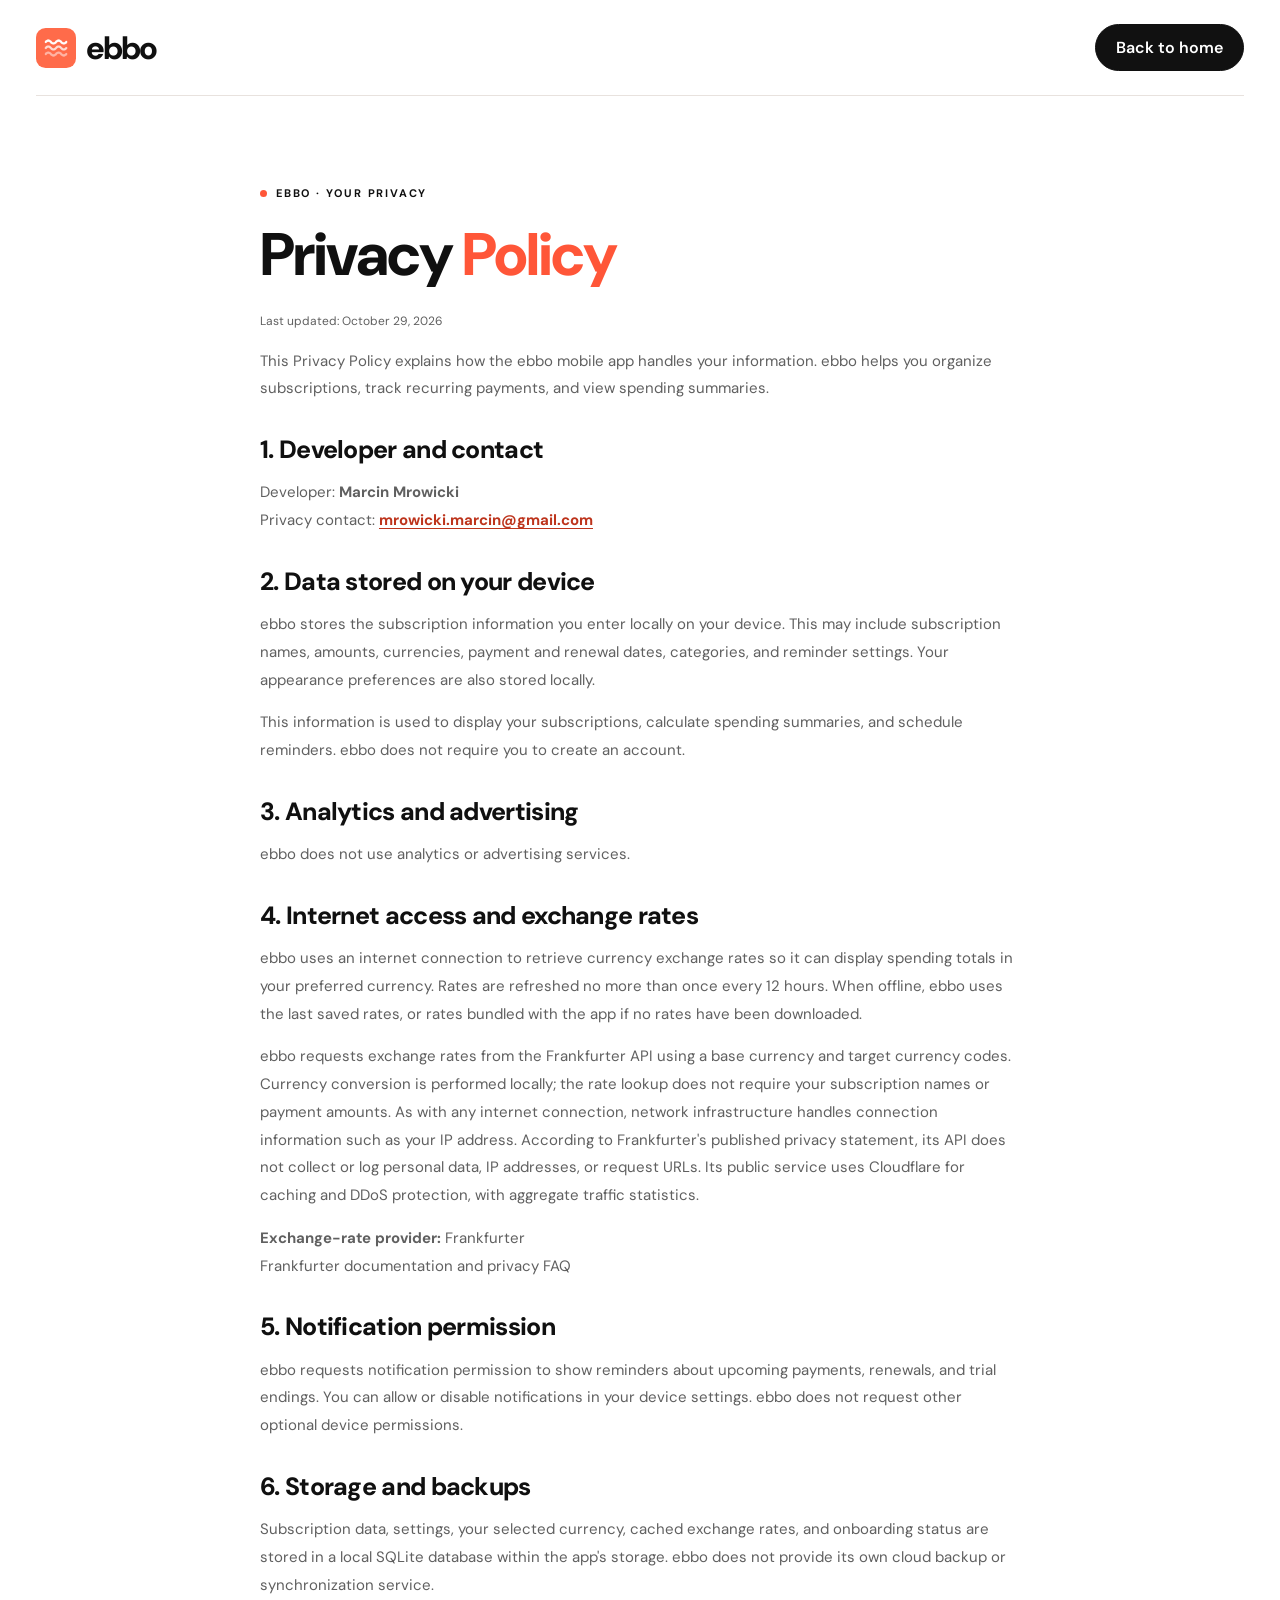
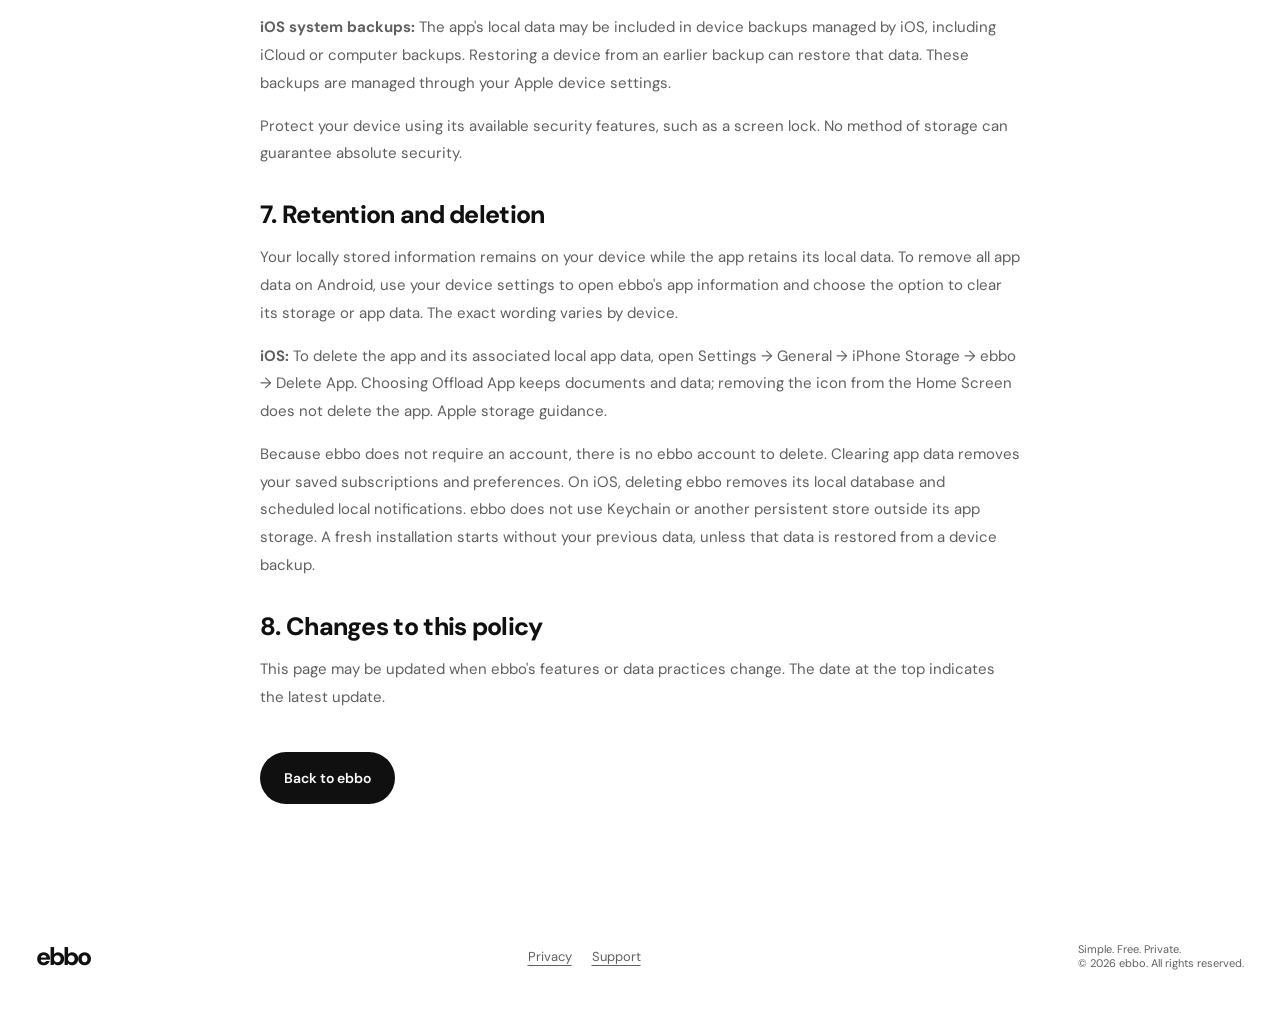
==== privacy.html @ 321233e8 "Link Support page from footer" ====
<!doctype html>
<html lang="en">
<head>
<meta charset="utf-8"><meta name="viewport" content="width=device-width, initial-scale=1">
<meta name="description" content="Your subscriptions, your device. Learn about privacy in ebbo.">
<meta name="theme-color" content="#f5f4ef"><title>Privacy Policy — ebbo</title>

<link rel="stylesheet" href="styles.css?v=20261029"><link rel="canonical" href="https://ebbo.cc/privacy.html">
<link rel="icon" type="image/svg+xml" href="/assets/ebbo-icon.svg">
<meta property="og:type" content="website">
<meta property="og:site_name" content="ebbo">
<meta property="og:locale" content="en_US">
<meta property="og:title" content="Privacy Policy — ebbo">
<meta property="og:description" content="Learn how ebbo handles your data. No account required. Your subscription data stays on your device.">
<meta property="og:url" content="https://ebbo.cc/privacy.html">
<meta property="og:image" content="https://ebbo.cc/assets/ebbo-social.jpg">
<meta property="og:image:alt" content="ebbo subscription app">
<meta name="twitter:card" content="summary_large_image">
<meta name="twitter:title" content="Privacy Policy — ebbo">
<meta name="twitter:description" content="Learn how ebbo handles your data. No account required. Your subscription data stays on your device.">
<meta name="twitter:image" content="https://ebbo.cc/assets/ebbo-social.jpg"></head>
<body><div class="wrap"><nav aria-label="Main navigation"><a class="logo" href="index.html" aria-label="ebbo home"><img class="brand-icon" src="assets/ebbo-icon.svg" alt="" width="40" height="40">ebbo</a><a class="pill" href="index.html">Back to home</a></nav><main class="policy"><section class="section"><div class="eyebrow"><span class="dot"></span>ebbo · Your privacy</div><h1>Privacy <span>Policy</span></h1><p class="policy-date">Last updated: October 29, 2026</p><p>This Privacy Policy explains how the ebbo mobile app handles your information. ebbo helps you organize subscriptions, track recurring payments, and view spending summaries.</p>
<section><h2>1. Developer and contact</h2><p>Developer: <strong>Marcin Mrowicki</strong><br>Privacy contact: <strong><a href="mailto:mrowicki.marcin@gmail.com">mrowicki.marcin@gmail.com</a></strong></p></section>
<section><h2>2. Data stored on your device</h2><p>ebbo stores the subscription information you enter locally on your device. This may include subscription names, amounts, currencies, payment and renewal dates, categories, and reminder settings. Your appearance preferences are also stored locally.</p><p>This information is used to display your subscriptions, calculate spending summaries, and schedule reminders. ebbo does not require you to create an account.</p></section>
<section><h2>3. Analytics and advertising</h2><p>ebbo does not use analytics or advertising services.</p></section>
<section><h2>4. Internet access and exchange rates</h2><p>ebbo uses an internet connection to retrieve currency exchange rates so it can display spending totals in your preferred currency. Rates are refreshed no more than once every 12 hours. When offline, ebbo uses the last saved rates, or rates bundled with the app if no rates have been downloaded.</p><p>ebbo requests exchange rates from the Frankfurter API using a base currency and target currency codes. Currency conversion is performed locally; the rate lookup does not require your subscription names or payment amounts. As with any internet connection, network infrastructure handles connection information such as your IP address. According to Frankfurter's published privacy statement, its API does not collect or log personal data, IP addresses, or request URLs. Its public service uses Cloudflare for caching and DDoS protection, with aggregate traffic statistics.</p><p><strong>Exchange-rate provider:</strong> Frankfurter<br><a href="https://frankfurter.dev/">Frankfurter documentation and privacy FAQ</a></p></section>
<section><h2>5. Notification permission</h2><p>ebbo requests notification permission to show reminders about upcoming payments, renewals, and trial endings. You can allow or disable notifications in your device settings. ebbo does not request other optional device permissions.</p></section>
<section><h2>6. Storage and backups</h2><p>Subscription data, settings, your selected currency, cached exchange rates, and onboarding status are stored in a local SQLite database within the app's storage. ebbo does not provide its own cloud backup or synchronization service.</p><p><strong>iOS system backups:</strong> The app's local data may be included in device backups managed by iOS, including iCloud or computer backups. Restoring a device from an earlier backup can restore that data. These backups are managed through your Apple device settings.</p><p>Protect your device using its available security features, such as a screen lock. No method of storage can guarantee absolute security.</p></section>
<section><h2>7. Retention and deletion</h2><p>Your locally stored information remains on your device while the app retains its local data. To remove all app data on Android, use your device settings to open ebbo's app information and choose the option to clear its storage or app data. The exact wording varies by device.</p><p><strong>iOS:</strong> To delete the app and its associated local app data, open Settings → General → iPhone Storage → ebbo → Delete App. Choosing Offload App keeps documents and data; removing the icon from the Home Screen does not delete the app. <a href="https://support.apple.com/en-ie/guide/iphone/iph47c931112/ios">Apple storage guidance</a>.</p><p>Because ebbo does not require an account, there is no ebbo account to delete. Clearing app data removes your saved subscriptions and preferences. On iOS, deleting ebbo removes its local database and scheduled local notifications. ebbo does not use Keychain or another persistent store outside its app storage. A fresh installation starts without your previous data, unless that data is restored from a device backup.</p></section>
<section><h2>8. Changes to this policy</h2><p>This page may be updated when ebbo's features or data practices change. The date at the top indicates the latest update.</p></section>
<a class="btn" href="index.html">Back to ebbo</a></section></main><footer><a class="logo" href="index.html">ebbo</a><nav class="footer-links" aria-label="Footer navigation"><a href="privacy.html" aria-current="page">Privacy</a><a href="support.html">Support</a></nav><span>Simple. Free. Private.<br>© 2026 ebbo. All rights reserved.</span></footer></div></body></html>
---- styles.css ----
@import url('https://fonts.googleapis.com/css2?family=DM+Sans:wght@400;500;600;700;800&display=swap');

/* Layout section 1 */
500;600;700&family='DM Sans':wght@400;500;600;700;800&display=swap');
:root{--ink:#20251e;--muted:#696d63;--paper:#f5f4ef;--green:#d5ef95;--line:#dcdfd3}*{box-sizing:border-box}html{scroll-behavior:smooth;scroll-padding-top:90px}body{margin:0;background:var(--paper);color:var(--ink);font-family:'DM Sans',sans-serif}a{color:inherit;text-decoration:none}button{font:inherit}a:focus-visible,button:focus-visible,summary:focus-visible{outline:3px solid #638332;outline-offset:5px}.wrap{max-width:1200px;margin:auto;padding:0 36px}nav{height:96px;display:flex;align-items:center;justify-content:space-between;border-bottom:1px solid var(--line)}.logo{font:800 32px 'DM Sans',sans-serif;letter-spacing:-2px;display:flex;gap:10px;align-items:center}.mark{background:var(--ink);color:var(--green);width:35px;height:35px;border-radius:11px;display:grid;place-items:center;font-size:26px;letter-spacing:0}.navlinks{display:flex;align-items:center;gap:32px;font-size:14px}.pill{border:1px solid var(--ink);padding:12px 20px;border-radius:30px;font-weight:600}.hero{display:grid;grid-template-columns:1.05fr 1fr;align-items:center;gap:50px;padding:75px 0 70px}.eyebrow{font-size:11px;letter-spacing:1.8px;font-weight:700;text-transform:uppercase;display:flex;align-items:center;gap:9px}.dot{height:7px;width:7px;background:#78974b;border-radius:50%}h1,h2,h3{font-family:'DM Sans',sans-serif}h1{font-size:clamp(48px,5.2vw,72px);letter-spacing:-4px;line-height:1.08;font-weight:600;margin:24px 0}h1 span{position:relative;z-index:0;white-space:nowrap}h1 span:after{content:'';position:absolute;bottom:3px;left:-3px;right:-6px;height:27px;background:var(--green);z-index:-1;border-radius:40% 25% 30% 15%;transform:rotate(-2deg)}.intro{font-size:17px;line-height:1.8;color:var(--muted);max-width:440px}.actions{display:flex;align-items:center;gap:20px;margin-top:30px}.btn{display:inline-flex;align-items:center;justify-content:center;gap:28px;background:var(--ink);color:white;border:0;padding:17px 24px;border-radius:30px;font-size:14px;font-weight:600}.textlink{font-size:13px;border-bottom:1px solid #999;padding:5px 0}.micro{font-size:11px;color:var(--muted);margin-top:20px}.stage{min-height:570px;background:#e8ebdf;border-radius:36px;position:relative;display:grid;place-items:center;overflow:hidden}.stage:before,.stage:after{content:'';position:absolute;width:480px;height:480px;border:1px solid #d1d8c2;border-radius:50%}.stage:after{width:350px;height:350px}.phone{position:relative;z-index:1;background:#fafbf7;border:7px solid #262b24;border-radius:43px;width:258px;min-height:490px;box-shadow:18px 30px 45px #39472b26;padding:16px;transform:rotate(-7deg)}.phone-top{display:flex;justify-content:space-between;font-size:9px;font-weight:700;padding:1px 7px 18px}.island{background:#262b24;width:65px;height:16px;border-radius:20px;position:absolute;left:89px;top:9px}.apphead{display:flex;justify-content:space-between;align-items:center;font-size:12px;margin:6px 0 19px}.avatar{background:#e6ebda;border-radius:50%;padding:8px;font-size:10px}.balance{background:var(--green);border-radius:18px;padding:19px 15px}.label{font-size:10px;color:#4c5e3b}.balance strong{font-size:34px;letter-spacing:-1.5px;display:block;margin:8px 0}.balance small{font-size:9px}.chart{height:40px;display:flex;align-items:flex-end;gap:7px;margin-top:15px}.chart i{background:#58783a55;flex:1;border-radius:4px;height:50%}.chart i:nth-child(2n){height:75%}.chart i:nth-child(3n){height:62%}.chart i:last-child{height:95%;background:#3d5b25}.appsub{font-size:11px;display:flex;justify-content:space-between;margin:22px 0 12px}.sub{display:flex;align-items:center;gap:9px;padding:11px 0;border-bottom:1px solid #e8eadd;font-size:10px}.icon{width:29px;height:29px;display:grid;place-items:center;border-radius:9px;background:#eceee5;font-weight:700;font-size:15px}.sub small{display:block;color:#7a8073;font-size:8px;margin-top:3px}.price{margin-left:auto;text-align:right}.float{position:absolute;z-index:2;background:white;border:1px solid #e7e9df;border-radius:16px;box-shadow:0 12px 35px #35452315;padding:15px;font-size:11px;right:15px;top:135px;transform:rotate(5deg)}.float b{display:block;font-size:12px;margin-bottom:6px}.float.bottom{right:auto;left:16px;top:auto;bottom:74px;transform:rotate(4deg)}.float .check{background:var(--green);padding:5px;border-radius:50%;margin-right:6px}.demo{position:absolute;bottom:19px;font-size:9px;letter-spacing:1px;color:#737a69;text-transform:uppercase}.trust{display:flex;justify-content:space-between;padding:25px 5px 40px;border-bottom:1px solid var(--line);font-size:12px;color:var(--muted)}.trust span:before{content:'↗';margin-right:10px;color:#526c34}.section{padding:90px 0}h2{font-size:clamp(34px,3.7vw,48px);letter-spacing:-2px;line-height:1.17;font-weight:500;margin:18px 0 25px}.sectionhead{display:flex;align-items:end;justify-content:space-between;gap:30px}.sectionhead p{max-width:320px;color:var(--muted);font-size:14px;line-height:1.7;margin-bottom:27px}.features{display:grid;grid-template-columns:repeat(3,1fr);gap:18px;margin-top:25px}.feature{border:1px solid var(--line);border-radius:20px;padding:28px;min-height:230px}.feature:first-child{background:var(--green);border-color:var(--green)}.feature .symbol{font-size:25px;display:block;margin-bottom:32px}h3{font-size:18px;letter-spacing:-.5px;font-weight:600;margin:0 0 12px}.feature p{font-size:13px;color:#626959;line-height:1.8;margin:0}.details{display:grid;grid-template-columns:repeat(3,1fr);gap:35px;margin-top:40px}.details p{font-size:13px;color:var(--muted);line-height:1.7}.details h3{font-size:15px}.privacy{background:#242c21;color:var(--paper);border-radius:28px;padding:60px;display:grid;grid-template-columns:1.1fr 1fr;gap:70px;align-items:center}.privacy h2{margin-bottom:0}.privacy p{font-size:14px;color:#c2c9ba;line-height:1.9}.privacy .eyebrow{color:var(--green)}.faq{max-width:760px;margin:auto;padding:90px 0}.faq h2{margin-bottom:35px}details{border-bottom:1px solid var(--line);padding:22px 0}summary{cursor:pointer;font-size:15px;list-style:none;display:flex;justify-content:space-between;gap:18px}summary:after{content:'+'}details[open] summary:after{content:'−'}details p{color:var(--muted);font-size:14px;line-height:1.8;max-width:650px}.closing{background:var(--green);border-radius:28px;text-align:center;padding:55px 25px}.closing h2{margin-top:0}.closing p{color:#536341;font-size:15px}.closing .status{font-size:12px;margin-top:22px}footer{display:flex;justify-content:space-between;align-items:center;padding:40px 0;font-size:11px;color:var(--muted)}footer .logo{font-size:25px;color:var(--ink)}@media(max-width:850px){.hero{gap:28px}h1{letter-spacing:-2.5px}.float{right:4px;padding:11px}.float.bottom{left:5px}.features{gap:10px}.feature{padding:22px}.privacy{gap:30px;padding:40px}.navlinks{gap:20px}}@media(max-width:650px){.wrap{padding:0 22px}nav{height:80px}.navlinks>a:not(.pill){display:none}.hero{grid-template-columns:1fr;padding-top:46px;gap:40px}h1{font-size:53px}.intro{font-size:16px}.stage{min-height:550px}.float{right:14px}.float.bottom{left:10px}.trust{gap:15px;flex-wrap:wrap;justify-content:center;font-size:10px}.section{padding:60px 0}.sectionhead{display:block}.features,.details{grid-template-columns:1fr}.feature{min-height:190px}.feature .symbol{margin-bottom:23px}.details{gap:18px}.privacy{grid-template-columns:1fr;padding:32px;gap:15px}.faq{padding:60px 0}.closing{padding:40px 22px}footer{gap:24px;align-items:start}footer>span{text-align:right;line-height:1.8}.actions{gap:16px}.btn{gap:20px}}@media(prefers-reduced-motion:reduce){html{scroll-behavior:auto}}

/* Layout section 2 */
:root{--ink:#101010;--muted:#606060;--paper:#fff;--green:#ff5638;--line:#e8e2de}.wrap{max-width:1320px}.mark{background:#ff5638;color:white}.pill{background:#111;color:white}.hero{gap:22px;align-items:stretch;padding-top:30px}.hero>div:first-child{background:#fcf7f3;border:1px solid var(--line);border-radius:34px;padding:50px 35px;display:flex;flex-direction:column;justify-content:center}h1{font-weight:800;font-size:clamp(45px,5vw,68px);line-height:1.04;letter-spacing:-3px}h1 span{color:#ff5638;white-space:normal}h1 span:after{display:none}.intro{font-size:18px;line-height:1.6}.dot{background:#ff5638}.stage{min-height:620px;background:#fcf7f3;border:1px solid var(--line);border-radius:34px}.stage:before{width:470px;height:430px;background:#ff5638;border:0;border-radius:48% 52% 33% 67% / 58% 35% 65% 42%;transform:rotate(-12deg);top:130px}.stage:after{display:none}.phone{background:white;border-color:#111;transform:rotate(6deg);width:270px;min-height:510px;box-shadow:10px 20px 30px #0003}.balance{background:#fbf1eb;border:1px solid #eee0d8}.chart i{background:#ff563866}.chart i:last-child{background:#ff5638}.avatar{background:#fff0e9}.label{color:#606060}.float{border:1px solid #111;box-shadow:4px 5px 0 #111;transform:rotate(-5deg);top:65px}.float.bottom{bottom:60px;transform:rotate(-5deg)}.float .check{color:white}.trust span:before{content:'✓';color:#ff5638}h2{font-weight:800}.features{gap:20px}.feature,.feature:first-child{background:#fcf7f3;border:1px solid var(--line);border-radius:28px;text-align:center;padding:35px 25px;min-height:290px}.feature .symbol{color:#ff5638;font-size:40px;margin-bottom:25px}h3{font-weight:800;font-size:25px;line-height:1.1;letter-spacing:-1px}.feature p{font-size:15px;line-height:1.6}.details h3{font-size:17px}.privacy{background:#fcf7f3;color:#111;border:1px solid var(--line)}.privacy .eyebrow{color:#ff5638}.privacy p{color:#606060}.privacy p:last-child{color:#ff5638!important}.closing{background:#fcf7f3;border:1px solid var(--line)}.closing h2{font-size:clamp(40px,5vw,65px)}.closing p{color:#606060}.closing .eyebrow{color:#ff5638}summary{font-weight:600}@media(max-width:650px){.hero>div:first-child{padding:35px 25px}h1{font-size:49px;letter-spacing:-2.5px}.stage{min-height:560px}.feature{min-height:240px}.feature h3{font-size:28px}}

/* Layout section 3 */
.hero>*,.features>*,.details>*,.privacy>*{min-width:0}
@media(max-width:1000px) and (min-width:701px){.hero{grid-template-columns:minmax(0,1fr) minmax(0,1fr)}.hero>div:first-child{padding:35px 24px}h1{font-size:clamp(34px,4.5vw,48px);letter-spacing:-1.8px}.actions{flex-wrap:wrap}.phone{width:245px}.features{gap:14px}.feature,.feature:first-child{padding:28px 18px}.feature h3{font-size:23px}}
@media(max-width:700px){
.wrap{padding:0 16px}nav{height:76px;gap:16px}.logo{font-size:28px}.navlinks{gap:0}.navlinks>a:not(.pill){display:none}.pill{font-size:12px;padding:13px 17px}
.hero{grid-template-columns:minmax(0,1fr);padding:20px 0 32px;gap:16px}.hero>div:first-child{padding:30px 22px;border-radius:26px}
h1{font-size:clamp(32px,8.7vw,52px);letter-spacing:-1.6px;line-height:1.09;margin:22px 0 18px}h1 span{white-space:normal}
.eyebrow{font-size:9px;letter-spacing:1px;line-height:1.6}.dot{flex-shrink:0}
.intro{font-size:16px;line-height:1.65;margin:0;max-width:none}.actions{display:flex;flex-direction:column;align-items:stretch;gap:14px;margin-top:24px}.btn{min-height:48px;padding:15px 18px;gap:16px;font-size:14px;text-align:center}.textlink{align-self:center;min-height:40px;display:flex;align-items:center}.micro{font-size:11px;line-height:1.6;margin:16px 0 0}
.stage{border-radius:26px;min-height:580px;padding:58px 12px 64px}.phone{width:min(250px,85%);min-height:490px;transform:rotate(3deg);padding:16px 13px}.island{left:50%;transform:translateX(-50%)}.stage:before{width:125%;height:360px;left:-10%;top:130px}.float{top:20px;right:12px;padding:10px;font-size:10px;max-width:80%;transform:rotate(-3deg)}.float b{font-size:11px}.float.bottom{top:auto;bottom:36px;left:12px;right:auto;padding:10px;transform:rotate(-3deg)}.demo{bottom:12px;font-size:8px;text-align:center;padding:0 10px;letter-spacing:.5px}
.trust{display:grid;grid-template-columns:1fr 1fr;gap:16px 12px;padding:12px 0 26px;font-size:11px;line-height:1.5}.trust span:before{margin-right:6px}.section{padding:44px 0}.sectionhead{display:block}.sectionhead p{max-width:none;font-size:14px;margin:0 0 24px}h2{font-size:clamp(29px,8vw,40px);letter-spacing:-1.2px;line-height:1.15}.features,.details{grid-template-columns:minmax(0,1fr);gap:14px}.feature,.feature:first-child{min-height:0;padding:26px 22px;border-radius:23px}.feature .symbol{font-size:30px;margin-bottom:18px}.feature h3{font-size:26px;letter-spacing:-.7px}.feature p{font-size:14px;line-height:1.65}.details{margin-top:26px;gap:20px}.details h3{font-size:17px;line-height:1.4;letter-spacing:-.3px}.details p{margin-bottom:0;font-size:14px}.privacy{grid-template-columns:minmax(0,1fr);padding:27px 22px;border-radius:24px;gap:15px}.privacy h2{margin-top:14px}.privacy p{margin:0 0 16px;line-height:1.75}.faq{padding:44px 0}summary{min-height:44px;font-size:14px;line-height:1.5;align-items:center}summary:after{flex-shrink:0}details{padding:14px 0}.closing{padding:30px 20px;border-radius:24px}.closing h2{font-size:clamp(34px,10vw,46px)}.closing .btn{width:100%;gap:10px}.closing p{font-size:14px;line-height:1.65}.closing .status{font-size:11px}footer{padding:28px 0;gap:15px;align-items:center}footer>span{font-size:10px;line-height:1.6}
}

/* Layout section 4 */
body,h1,h2,h3,.logo,button,input,select,textarea{font-family:'DM Sans',sans-serif}

/* Layout section 5 */
.download-options{display:flex;align-items:center;justify-content:center;gap:30px;margin:32px auto 0}.store-list{display:grid;grid-template-columns:1fr 1fr;gap:12px;max-width:420px}.store-badge{display:flex;align-items:center;gap:12px;background:#111;color:#fff;border:1px solid #383838;border-radius:12px;padding:12px 18px;text-align:left;min-height:66px}.store-badge small{display:block;font-size:10px;line-height:1.4}.store-badge strong{display:block;font-size:21px;font-weight:600;white-space:nowrap;letter-spacing:-.5px}.store-status{grid-column:1/-1;font-size:11px;color:#666;text-align:center}.qr-placeholder{background:#fff;border:1px solid var(--line);border-radius:16px;padding:12px;text-align:center}.qr-placeholder small{display:block;font-size:9px;color:#777;margin-top:8px}.qr-art{width:88px;height:88px;margin:auto;display:grid;place-items:center;border:2px dashed #aaa;border-radius:8px;background:repeating-conic-gradient(#eee 0% 25%,white 0% 50%) 0 0/16px 16px}.qr-art span{background:white;border:1px solid #ddd;padding:8px;border-radius:8px;font-weight:700;font-size:18px}@media(max-width:700px){.download-options{flex-direction:column;gap:22px}.store-list{width:100%;max-width:360px;gap:10px}.store-badge{padding:10px 12px;gap:9px}.store-badge strong{font-size:18px}.store-badge svg{width:22px;flex-shrink:0}}@media(max-width:355px){.store-list{grid-template-columns:1fr;max-width:220px}.store-badge{justify-content:center}}

/* Layout section 6 */
.download-options{flex-direction:column;gap:24px}.store-list{width:100%;max-width:420px}.qr-placeholder{align-self:center;order:-1}

/* Layout section 7 */
@media(max-width:700px){.qr-placeholder{display:none}.download-options{margin-top:24px}}a.store-badge:focus-visible{outline:3px solid #ff5638;outline-offset:4px}

/* Layout section 8 */
.privacy .eyebrow,.closing .eyebrow{color:#bd341c}.privacy p:last-child{color:#bd341c!important}.trust span:before{color:#bd341c}.float .check{background:#bd341c}.policy a[href^="mailto:"]{color:#bd341c;text-decoration:underline;text-underline-offset:3px}

/* Layout section 9 */
.policy{max-width:760px;margin:auto}.policy h1{font-size:clamp(36px,8vw,60px);letter-spacing:-2px}.policy h2{font-size:25px;letter-spacing:-.7px;margin:32px 0 12px}.policy p{font-size:15px;line-height:1.85;color:var(--muted);overflow-wrap:anywhere}.policy .policy-date{font-size:12px}.policy-note{background:#fff1e9;border:1px solid #f5cdbd;border-radius:18px;padding:20px;font-size:13px;line-height:1.7;margin:25px 0}.policy-note strong{display:block;margin-bottom:5px}.policy .btn{margin-top:26px}@media(max-width:700px){.policy h2{font-size:22px}.policy p{font-size:14px}.policy-note{padding:16px}.policy .btn{width:100%}}
/* Persistent privacy navigation and footer access */
.footer-links{height:auto;border:0;display:flex;gap:20px;font-size:13px}.footer-links a{display:inline-flex;align-items:center;min-height:44px;text-decoration:underline;text-underline-offset:4px}@media(max-width:700px){.navlinks>a[href="privacy.html"]{display:inline-flex;align-items:center;min-height:44px;padding:0 8px;font-size:14px}.footer-links{padding:0}footer{flex-wrap:wrap}.footer-links a{font-size:12px}}

/* Download copy matches QR visibility */
.download-mobile-copy{display:none}@media(max-width:700px){.download-desktop-copy{display:none}.download-mobile-copy{display:inline}}

/* App illustration is reserved for larger screens. */
@media(max-width:700px){.hero .stage{display:none}}

/* Supplied app screenshot replaces the illustrative phone. */
.screenshot-stage{padding:30px;min-height:620px}.app-screenshot{position:relative;z-index:1;display:block;width:auto;height:auto;max-width:100%;max-height:590px;border:6px solid #111;border-radius:38px;box-shadow:10px 20px 30px #0002;transform:rotate(4deg)}@media(min-width:701px) and (max-width:1000px){.screenshot-stage{padding:24px 18px}.app-screenshot{max-height:530px;border-radius:30px}}

/* Banner includes its own device, backdrop and shadow. */
.screenshot-stage{padding:0;min-height:0;background:#fcf7f3}.screenshot-stage:before,.screenshot-stage:after{display:none}.screenshot-stage .app-screenshot{width:100%;height:auto;max-width:100%;max-height:none;border:0;border-radius:0;box-shadow:none;transform:none;object-fit:contain}

/* Match the original hero illustration height. */
@media(min-width:701px){.screenshot-stage{height:620px;min-height:0;align-self:center}.screenshot-stage .app-screenshot{width:100%;height:100%;max-height:620px;object-fit:contain}}

/* Balanced hero panels, with natural image proportions. */
@media(min-width:701px){.hero{grid-template-columns:repeat(2,minmax(0,1fr));align-items:stretch}.screenshot-stage{height:620px;align-self:stretch;padding:24px;display:flex;align-items:center;justify-content:center}.screenshot-stage .app-screenshot{width:auto;height:auto;max-width:100%;max-height:100%;object-fit:contain;flex:0 1 auto}.hero>div:first-child{min-height:620px}}@media(min-width:701px) and (max-width:1000px){.screenshot-stage{padding:18px}}

/* Shared brand icon remains visible on every screen size. */
.brand-icon{display:block;width:40px;height:40px;flex-shrink:0;border-radius:24%;object-fit:contain}@media(max-width:700px){.brand-icon{width:36px;height:36px;border-radius:24%}}
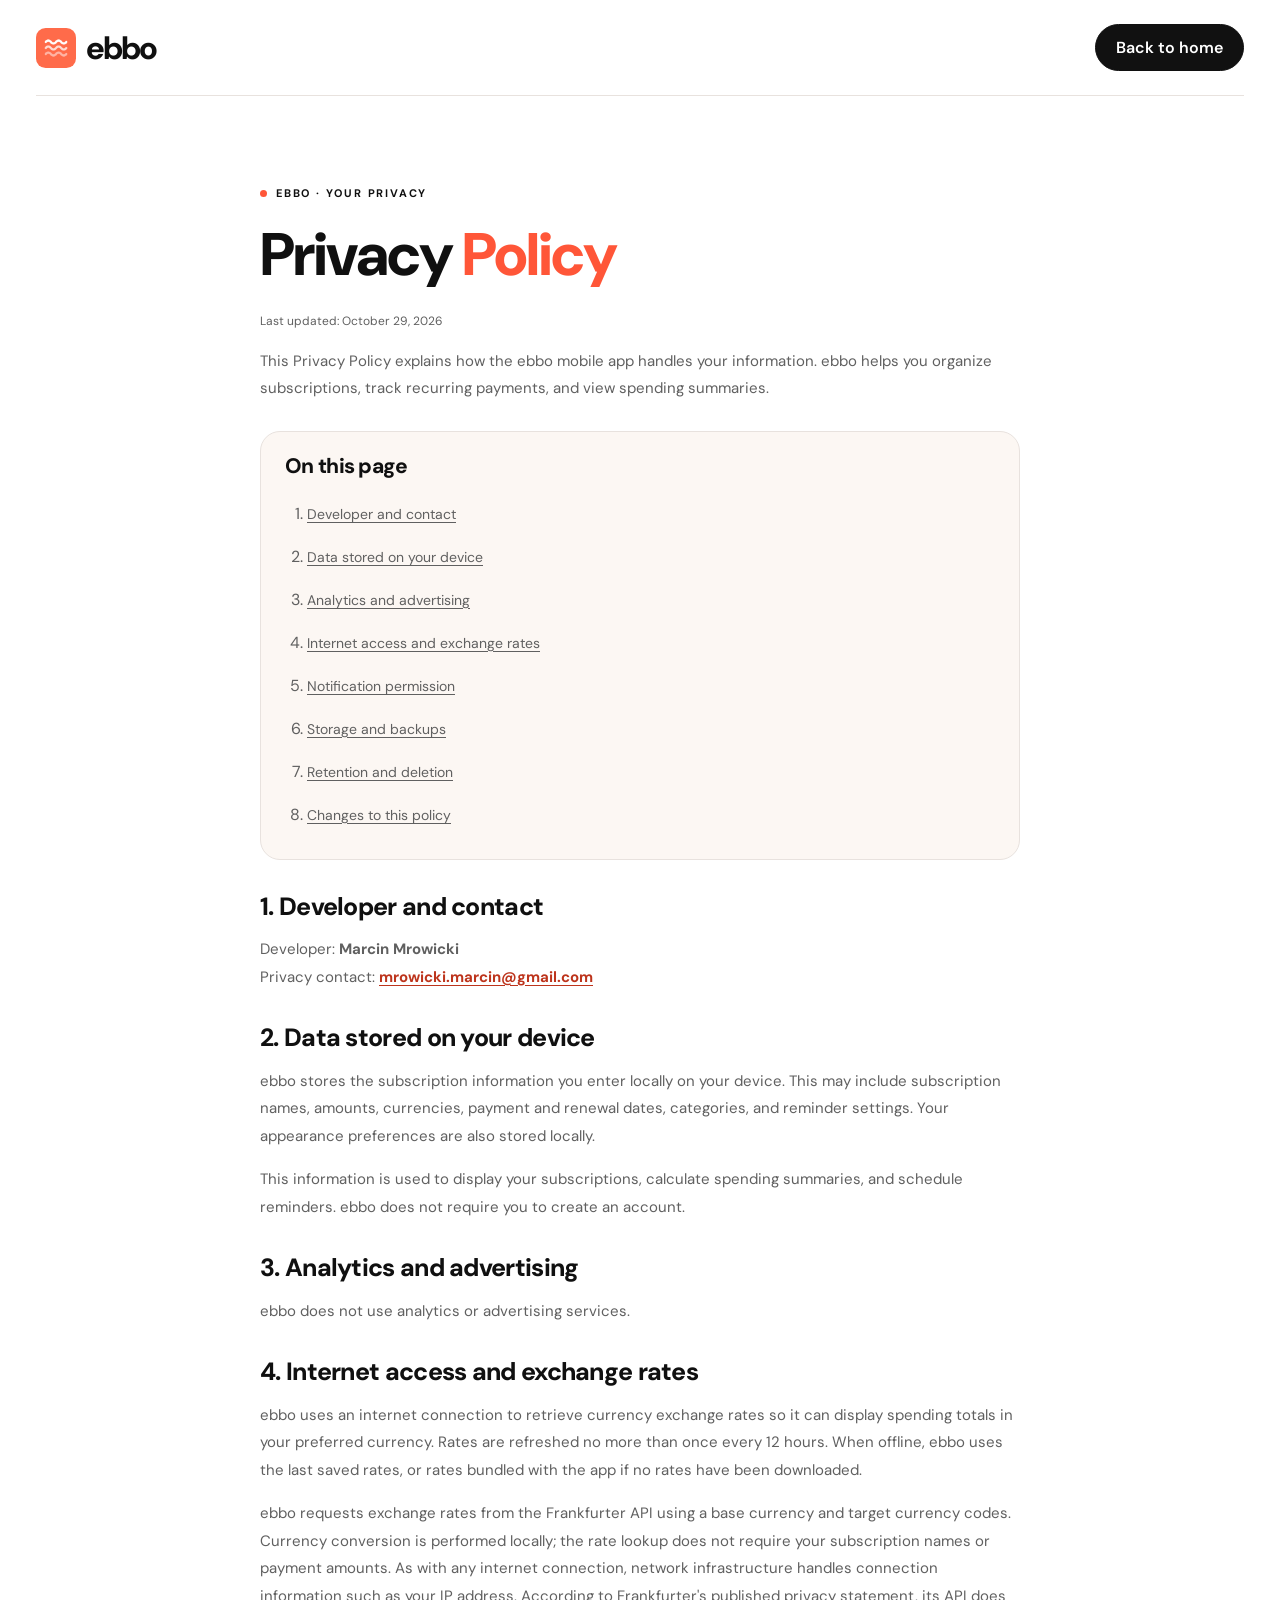
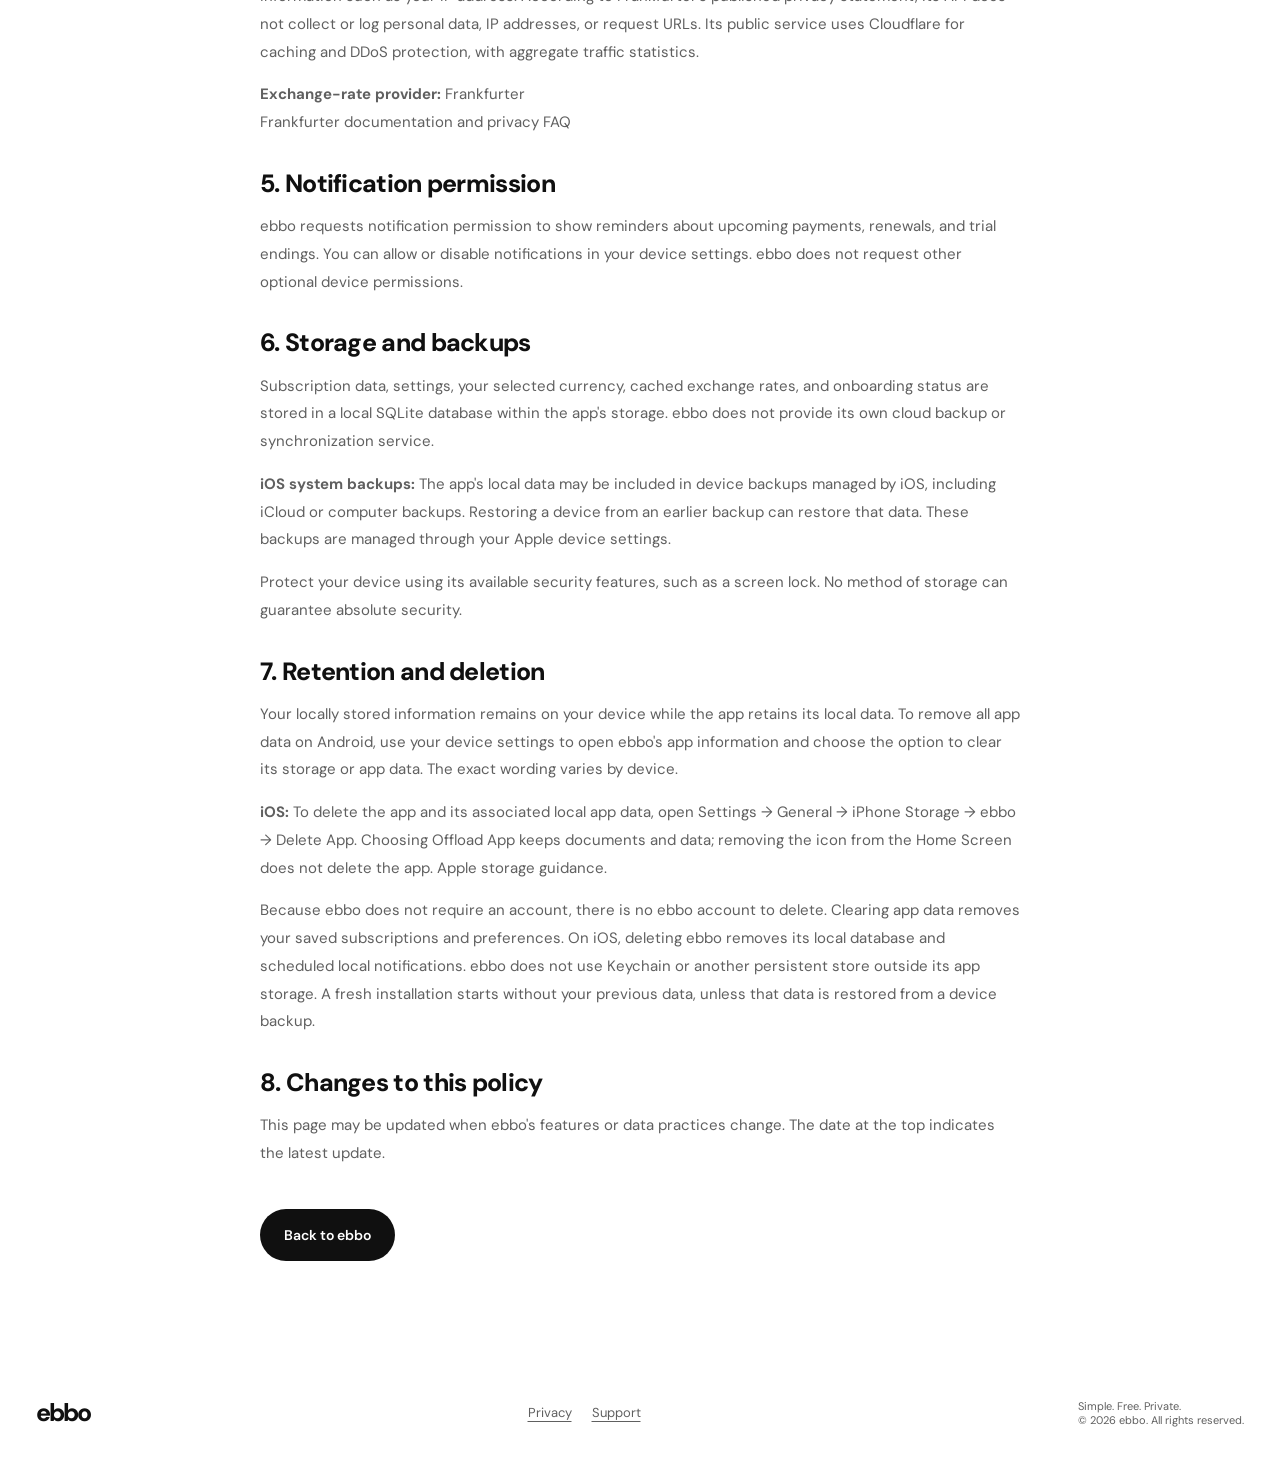
==== commit cd9c0faa: "Add linked table of contents to privacy policy" ====
--- a/privacy.html
+++ b/privacy.html
@@ -5,7 +5,7 @@
 <meta name="description" content="Your subscriptions, your device. Learn about privacy in ebbo.">
 <meta name="theme-color" content="#f5f4ef"><title>Privacy Policy — ebbo</title>
 
-<link rel="stylesheet" href="styles.css?v=20261029"><link rel="canonical" href="https://ebbo.cc/privacy.html">
+<link rel="stylesheet" href="styles.css?v=20261029-ux3"><link rel="canonical" href="https://ebbo.cc/privacy.html">
 <link rel="icon" type="image/svg+xml" href="/assets/ebbo-icon.svg">
 <meta property="og:type" content="website">
 <meta property="og:site_name" content="ebbo">
@@ -18,14 +18,14 @@
 <meta name="twitter:card" content="summary_large_image">
 <meta name="twitter:title" content="Privacy Policy — ebbo">
 <meta name="twitter:description" content="Learn how ebbo handles your data. No account required. Your subscription data stays on your device.">
-<meta name="twitter:image" content="https://ebbo.cc/assets/ebbo-social.jpg"></head>
+<meta name="twitter:image" content="https://ebbo.cc/assets/ebbo-social.jpg"><style>.policy-toc{display:block;height:auto;border:1px solid var(--line);border-radius:20px;padding:22px 24px;margin:28px 0;background:#fcf7f3}.policy-toc h2{font-size:21px;margin:0 0 14px}.policy-toc ol{margin:0;padding-left:22px}.policy-toc li{padding:4px 0;color:var(--muted)}.policy-toc a{display:inline-block;padding:7px 0;font-size:14px;line-height:1.5;text-decoration:underline;text-underline-offset:3px}.policy-toc a:hover{color:#bd341c}.policy h2[id]{scroll-margin-top:24px}@media(max-width:700px){.policy-toc{padding:20px}.policy-toc a{padding:9px 0}}</style></head>
 <body><div class="wrap"><nav aria-label="Main navigation"><a class="logo" href="index.html" aria-label="ebbo home"><img class="brand-icon" src="assets/ebbo-icon.svg" alt="" width="40" height="40">ebbo</a><a class="pill" href="index.html">Back to home</a></nav><main class="policy"><section class="section"><div class="eyebrow"><span class="dot"></span>ebbo · Your privacy</div><h1>Privacy <span>Policy</span></h1><p class="policy-date">Last updated: October 29, 2026</p><p>This Privacy Policy explains how the ebbo mobile app handles your information. ebbo helps you organize subscriptions, track recurring payments, and view spending summaries.</p>
-<section><h2>1. Developer and contact</h2><p>Developer: <strong>Marcin Mrowicki</strong><br>Privacy contact: <strong><a href="mailto:mrowicki.marcin@gmail.com">mrowicki.marcin@gmail.com</a></strong></p></section>
-<section><h2>2. Data stored on your device</h2><p>ebbo stores the subscription information you enter locally on your device. This may include subscription names, amounts, currencies, payment and renewal dates, categories, and reminder settings. Your appearance preferences are also stored locally.</p><p>This information is used to display your subscriptions, calculate spending summaries, and schedule reminders. ebbo does not require you to create an account.</p></section>
-<section><h2>3. Analytics and advertising</h2><p>ebbo does not use analytics or advertising services.</p></section>
-<section><h2>4. Internet access and exchange rates</h2><p>ebbo uses an internet connection to retrieve currency exchange rates so it can display spending totals in your preferred currency. Rates are refreshed no more than once every 12 hours. When offline, ebbo uses the last saved rates, or rates bundled with the app if no rates have been downloaded.</p><p>ebbo requests exchange rates from the Frankfurter API using a base currency and target currency codes. Currency conversion is performed locally; the rate lookup does not require your subscription names or payment amounts. As with any internet connection, network infrastructure handles connection information such as your IP address. According to Frankfurter's published privacy statement, its API does not collect or log personal data, IP addresses, or request URLs. Its public service uses Cloudflare for caching and DDoS protection, with aggregate traffic statistics.</p><p><strong>Exchange-rate provider:</strong> Frankfurter<br><a href="https://frankfurter.dev/">Frankfurter documentation and privacy FAQ</a></p></section>
-<section><h2>5. Notification permission</h2><p>ebbo requests notification permission to show reminders about upcoming payments, renewals, and trial endings. You can allow or disable notifications in your device settings. ebbo does not request other optional device permissions.</p></section>
-<section><h2>6. Storage and backups</h2><p>Subscription data, settings, your selected currency, cached exchange rates, and onboarding status are stored in a local SQLite database within the app's storage. ebbo does not provide its own cloud backup or synchronization service.</p><p><strong>iOS system backups:</strong> The app's local data may be included in device backups managed by iOS, including iCloud or computer backups. Restoring a device from an earlier backup can restore that data. These backups are managed through your Apple device settings.</p><p>Protect your device using its available security features, such as a screen lock. No method of storage can guarantee absolute security.</p></section>
-<section><h2>7. Retention and deletion</h2><p>Your locally stored information remains on your device while the app retains its local data. To remove all app data on Android, use your device settings to open ebbo's app information and choose the option to clear its storage or app data. The exact wording varies by device.</p><p><strong>iOS:</strong> To delete the app and its associated local app data, open Settings → General → iPhone Storage → ebbo → Delete App. Choosing Offload App keeps documents and data; removing the icon from the Home Screen does not delete the app. <a href="https://support.apple.com/en-ie/guide/iphone/iph47c931112/ios">Apple storage guidance</a>.</p><p>Because ebbo does not require an account, there is no ebbo account to delete. Clearing app data removes your saved subscriptions and preferences. On iOS, deleting ebbo removes its local database and scheduled local notifications. ebbo does not use Keychain or another persistent store outside its app storage. A fresh installation starts without your previous data, unless that data is restored from a device backup.</p></section>
-<section><h2>8. Changes to this policy</h2><p>This page may be updated when ebbo's features or data practices change. The date at the top indicates the latest update.</p></section>
+<nav class="policy-toc" aria-label="Privacy policy topics"><h2>On this page</h2><ol><li><a href="#developer-contact">Developer and contact</a></li><li><a href="#local-data">Data stored on your device</a></li><li><a href="#analytics-advertising">Analytics and advertising</a></li><li><a href="#exchange-rates">Internet access and exchange rates</a></li><li><a href="#notifications">Notification permission</a></li><li><a href="#storage-backups">Storage and backups</a></li><li><a href="#deletion">Retention and deletion</a></li><li><a href="#policy-changes">Changes to this policy</a></li></ol></nav><section><h2 id="developer-contact">1. Developer and contact</h2><p>Developer: <strong>Marcin Mrowicki</strong><br>Privacy contact: <strong><a href="mailto:mrowicki.marcin@gmail.com">mrowicki.marcin@gmail.com</a></strong></p></section>
+<section><h2 id="local-data">2. Data stored on your device</h2><p>ebbo stores the subscription information you enter locally on your device. This may include subscription names, amounts, currencies, payment and renewal dates, categories, and reminder settings. Your appearance preferences are also stored locally.</p><p>This information is used to display your subscriptions, calculate spending summaries, and schedule reminders. ebbo does not require you to create an account.</p></section>
+<section><h2 id="analytics-advertising">3. Analytics and advertising</h2><p>ebbo does not use analytics or advertising services.</p></section>
+<section><h2 id="exchange-rates">4. Internet access and exchange rates</h2><p>ebbo uses an internet connection to retrieve currency exchange rates so it can display spending totals in your preferred currency. Rates are refreshed no more than once every 12 hours. When offline, ebbo uses the last saved rates, or rates bundled with the app if no rates have been downloaded.</p><p>ebbo requests exchange rates from the Frankfurter API using a base currency and target currency codes. Currency conversion is performed locally; the rate lookup does not require your subscription names or payment amounts. As with any internet connection, network infrastructure handles connection information such as your IP address. According to Frankfurter's published privacy statement, its API does not collect or log personal data, IP addresses, or request URLs. Its public service uses Cloudflare for caching and DDoS protection, with aggregate traffic statistics.</p><p><strong>Exchange-rate provider:</strong> Frankfurter<br><a href="https://frankfurter.dev/">Frankfurter documentation and privacy FAQ</a></p></section>
+<section><h2 id="notifications">5. Notification permission</h2><p>ebbo requests notification permission to show reminders about upcoming payments, renewals, and trial endings. You can allow or disable notifications in your device settings. ebbo does not request other optional device permissions.</p></section>
+<section><h2 id="storage-backups">6. Storage and backups</h2><p>Subscription data, settings, your selected currency, cached exchange rates, and onboarding status are stored in a local SQLite database within the app's storage. ebbo does not provide its own cloud backup or synchronization service.</p><p><strong>iOS system backups:</strong> The app's local data may be included in device backups managed by iOS, including iCloud or computer backups. Restoring a device from an earlier backup can restore that data. These backups are managed through your Apple device settings.</p><p>Protect your device using its available security features, such as a screen lock. No method of storage can guarantee absolute security.</p></section>
+<section><h2 id="deletion">7. Retention and deletion</h2><p>Your locally stored information remains on your device while the app retains its local data. To remove all app data on Android, use your device settings to open ebbo's app information and choose the option to clear its storage or app data. The exact wording varies by device.</p><p><strong>iOS:</strong> To delete the app and its associated local app data, open Settings → General → iPhone Storage → ebbo → Delete App. Choosing Offload App keeps documents and data; removing the icon from the Home Screen does not delete the app. <a href="https://support.apple.com/en-ie/guide/iphone/iph47c931112/ios">Apple storage guidance</a>.</p><p>Because ebbo does not require an account, there is no ebbo account to delete. Clearing app data removes your saved subscriptions and preferences. On iOS, deleting ebbo removes its local database and scheduled local notifications. ebbo does not use Keychain or another persistent store outside its app storage. A fresh installation starts without your previous data, unless that data is restored from a device backup.</p></section>
+<section><h2 id="policy-changes">8. Changes to this policy</h2><p>This page may be updated when ebbo's features or data practices change. The date at the top indicates the latest update.</p></section>
 <a class="btn" href="index.html">Back to ebbo</a></section></main><footer><a class="logo" href="index.html">ebbo</a><nav class="footer-links" aria-label="Footer navigation"><a href="privacy.html" aria-current="page">Privacy</a><a href="support.html">Support</a></nav><span>Simple. Free. Private.<br>© 2026 ebbo. All rights reserved.</span></footer></div></body></html>
--- a/styles.css
+++ b/styles.css
@@ -60,3 +60,11 @@
 
 /* Shared brand icon remains visible on every screen size. */
 .brand-icon{display:block;width:40px;height:40px;flex-shrink:0;border-radius:24%;object-fit:contain}@media(max-width:700px){.brand-icon{width:36px;height:36px;border-radius:24%}}
+
+/* Mail buttons retain white labels on a dark background. */
+.policy a.btn[href^="mailto:"]{color:#fff;text-decoration:none}
+
+@media(max-width:700px){.navlinks>a[href="support.html"]{display:inline-flex;align-items:center;min-height:44px;padding:0 8px;font-size:14px}.navlinks{gap:4px}}
+
+/* Mobile navigation and legible supporting text. */
+@media(max-width:700px){nav[aria-label="Main navigation"] .navlinks>a{display:inline-flex;align-items:center;justify-content:center;min-height:44px;padding:0 8px;font-size:14px}.navlinks{gap:4px}.eyebrow{font-size:12px;letter-spacing:.6px;line-height:1.6}.micro,.trust,.store-status,.closing .status{font-size:13px;line-height:1.65}.qr-placeholder small{font-size:12px;line-height:1.5}footer{gap:12px 20px;padding:28px 0;align-items:center}footer>span{width:100%;font-size:12px;line-height:1.8;text-align:left}.footer-links{margin-left:auto}.footer-links a{font-size:13px}.policy .policy-date{font-size:13px}.store-badge small{font-size:11px}}
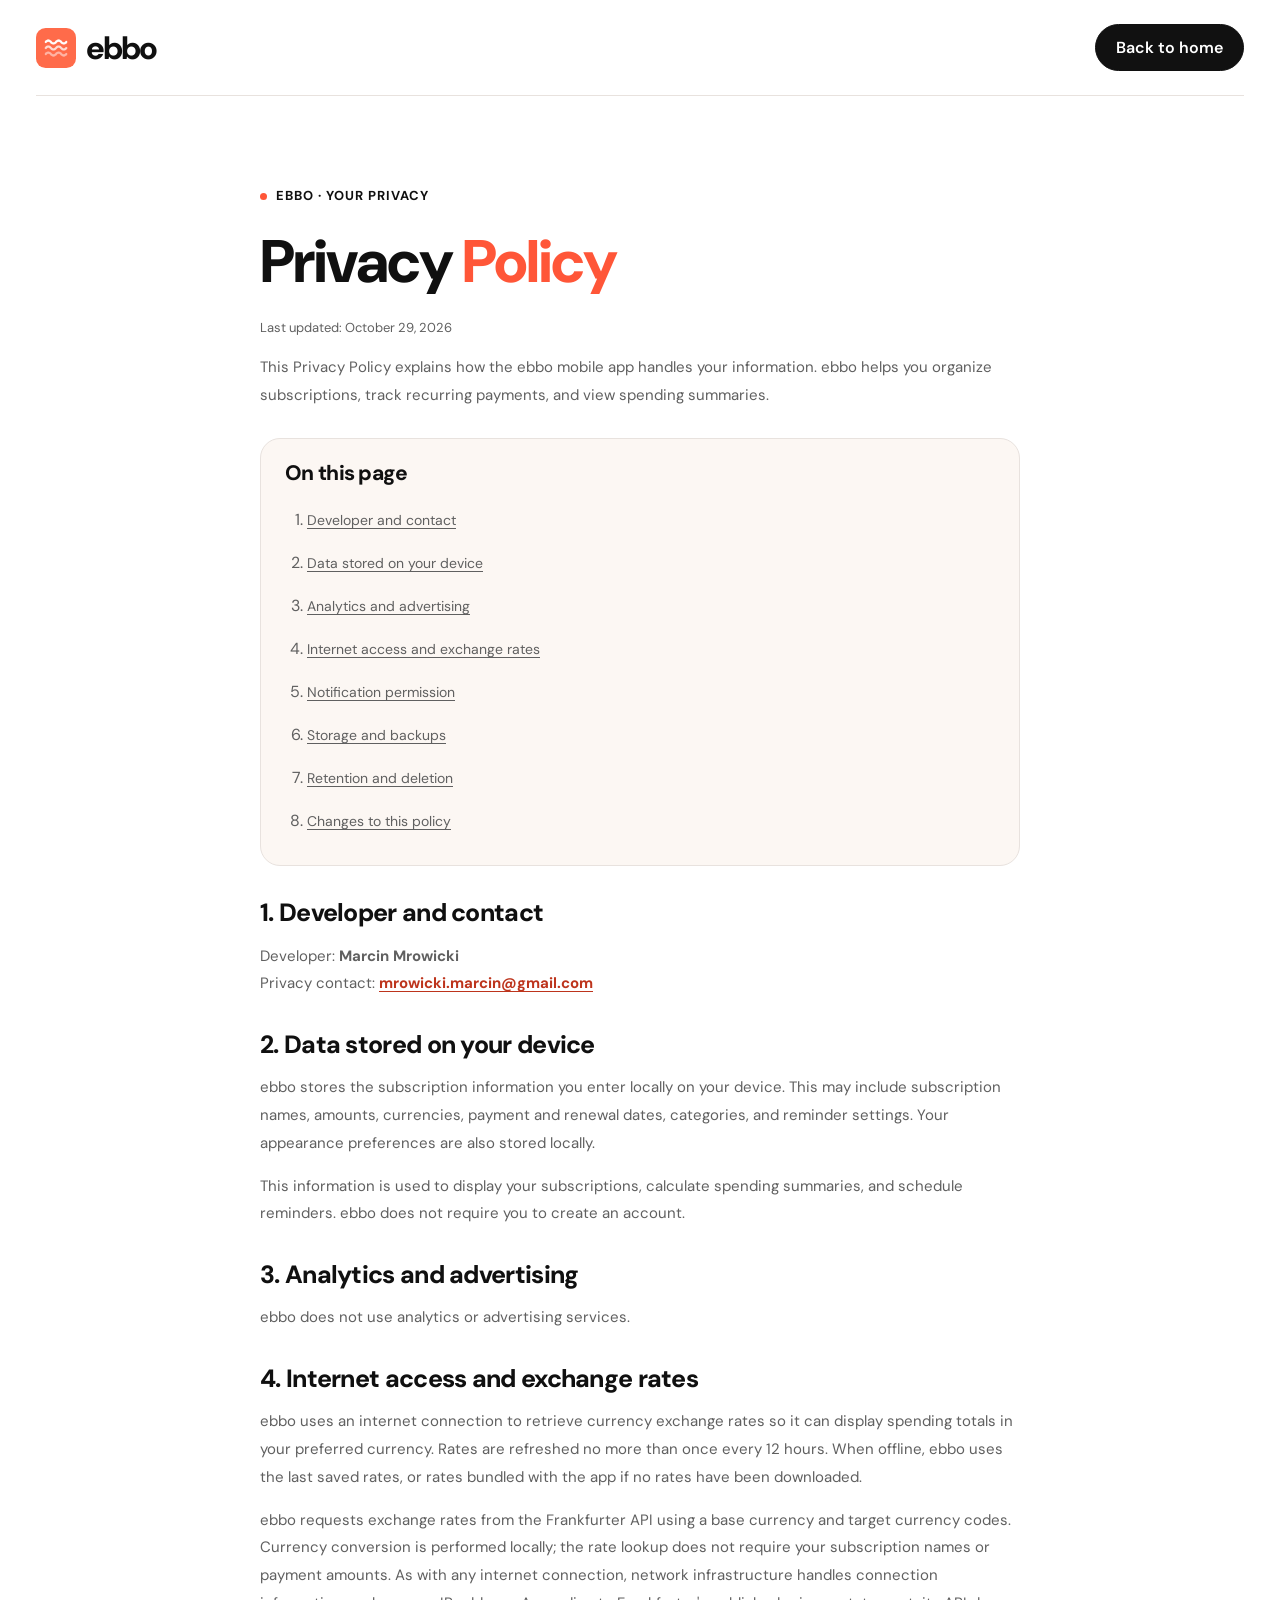
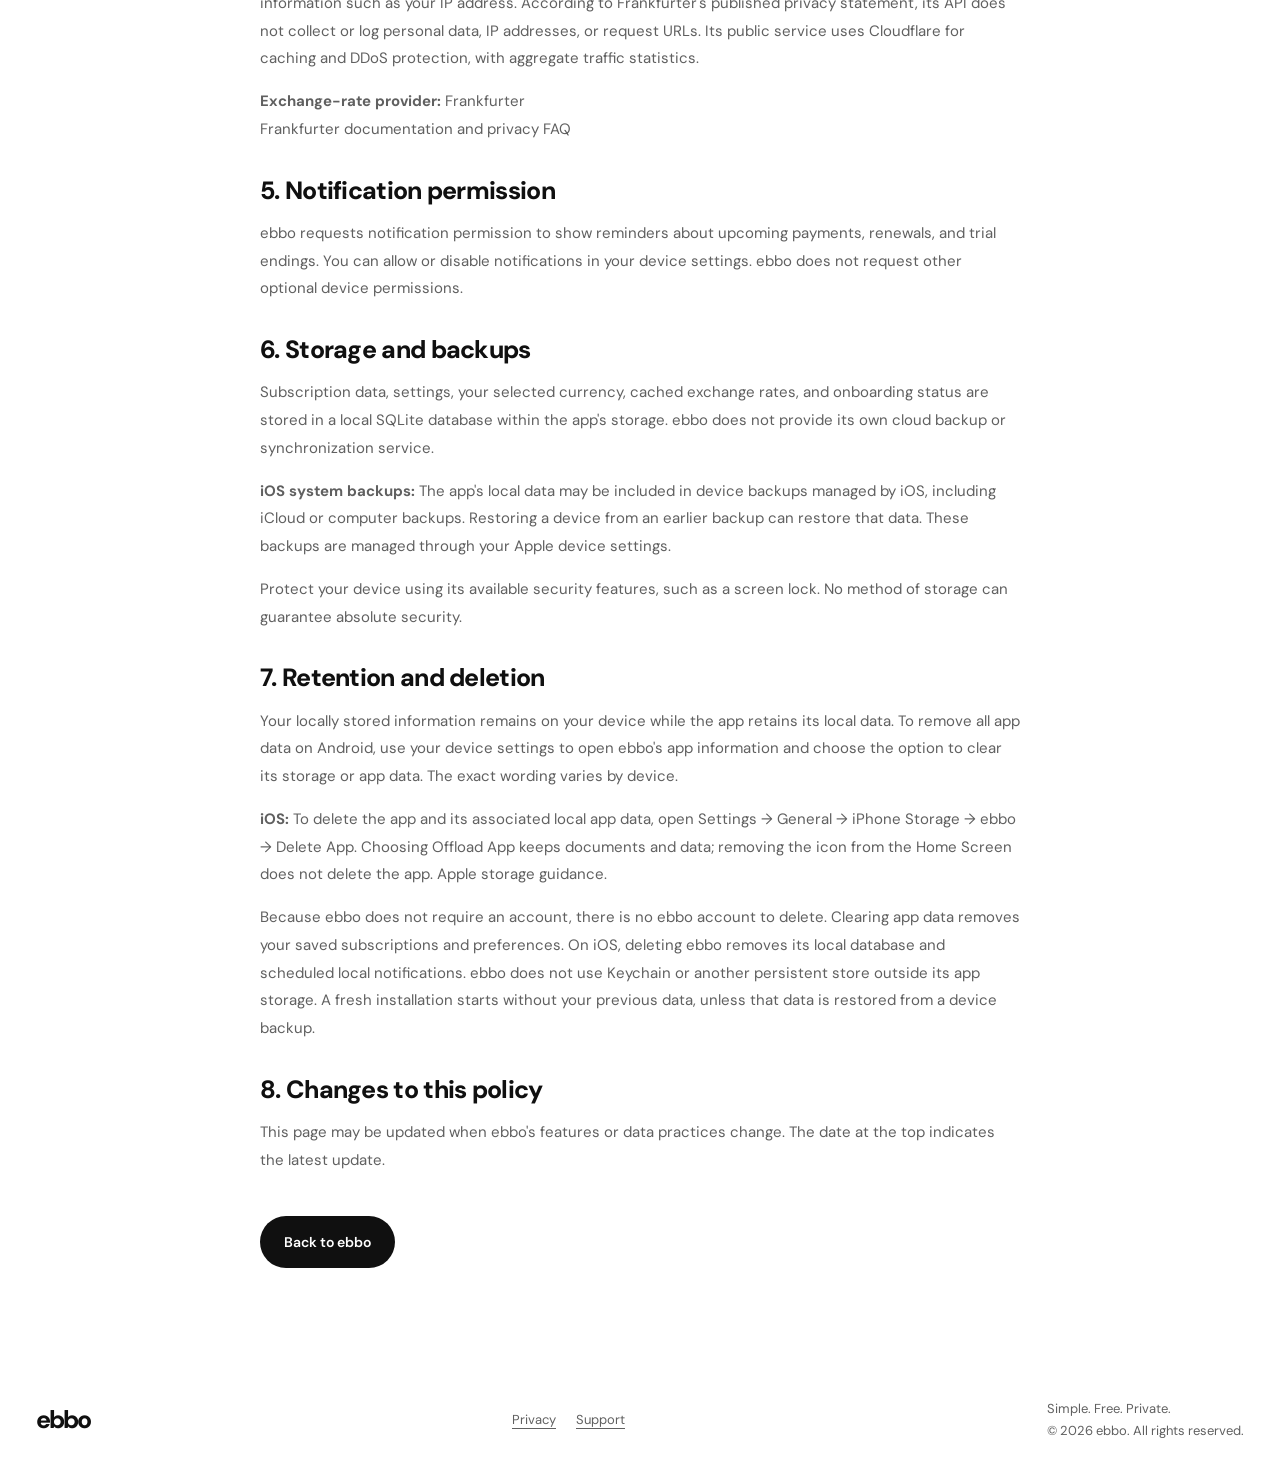
==== commit 0dea4fd5: "Refresh shared styles for spacing and type improvements" ====
--- a/privacy.html
+++ b/privacy.html
@@ -5,7 +5,7 @@
 <meta name="description" content="Your subscriptions, your device. Learn about privacy in ebbo.">
 <meta name="theme-color" content="#f5f4ef"><title>Privacy Policy — ebbo</title>
 
-<link rel="stylesheet" href="styles.css?v=20261029-ux3"><link rel="canonical" href="https://ebbo.cc/privacy.html">
+<link rel="stylesheet" href="styles.css?v=20261029-ux4"><link rel="canonical" href="https://ebbo.cc/privacy.html">
 <link rel="icon" type="image/svg+xml" href="/assets/ebbo-icon.svg">
 <meta property="og:type" content="website">
 <meta property="og:site_name" content="ebbo">
--- a/styles.css
+++ b/styles.css
@@ -68,3 +68,9 @@
 
 /* Mobile navigation and legible supporting text. */
 @media(max-width:700px){nav[aria-label="Main navigation"] .navlinks>a{display:inline-flex;align-items:center;justify-content:center;min-height:44px;padding:0 8px;font-size:14px}.navlinks{gap:4px}.eyebrow{font-size:12px;letter-spacing:.6px;line-height:1.6}.micro,.trust,.store-status,.closing .status{font-size:13px;line-height:1.65}.qr-placeholder small{font-size:12px;line-height:1.5}footer{gap:12px 20px;padding:28px 0;align-items:center}footer>span{width:100%;font-size:12px;line-height:1.8;text-align:left}.footer-links{margin-left:auto}.footer-links a{font-size:13px}.policy .policy-date{font-size:13px}.store-badge small{font-size:11px}}
+
+/* Clear separation between privacy and download panels. */
+.privacy + .closing{margin-top:48px}
+@media(max-width:700px){.privacy + .closing{margin-top:32px}}
+/* Readable supporting text on larger screens. */
+@media(min-width:701px){.eyebrow{font-size:13px;line-height:1.6;letter-spacing:1px}.micro,.trust,.store-status,footer,footer>span,.policy .policy-date{font-size:13px;line-height:1.7}.qr-placeholder small,.store-badge small{font-size:12px;line-height:1.5}}
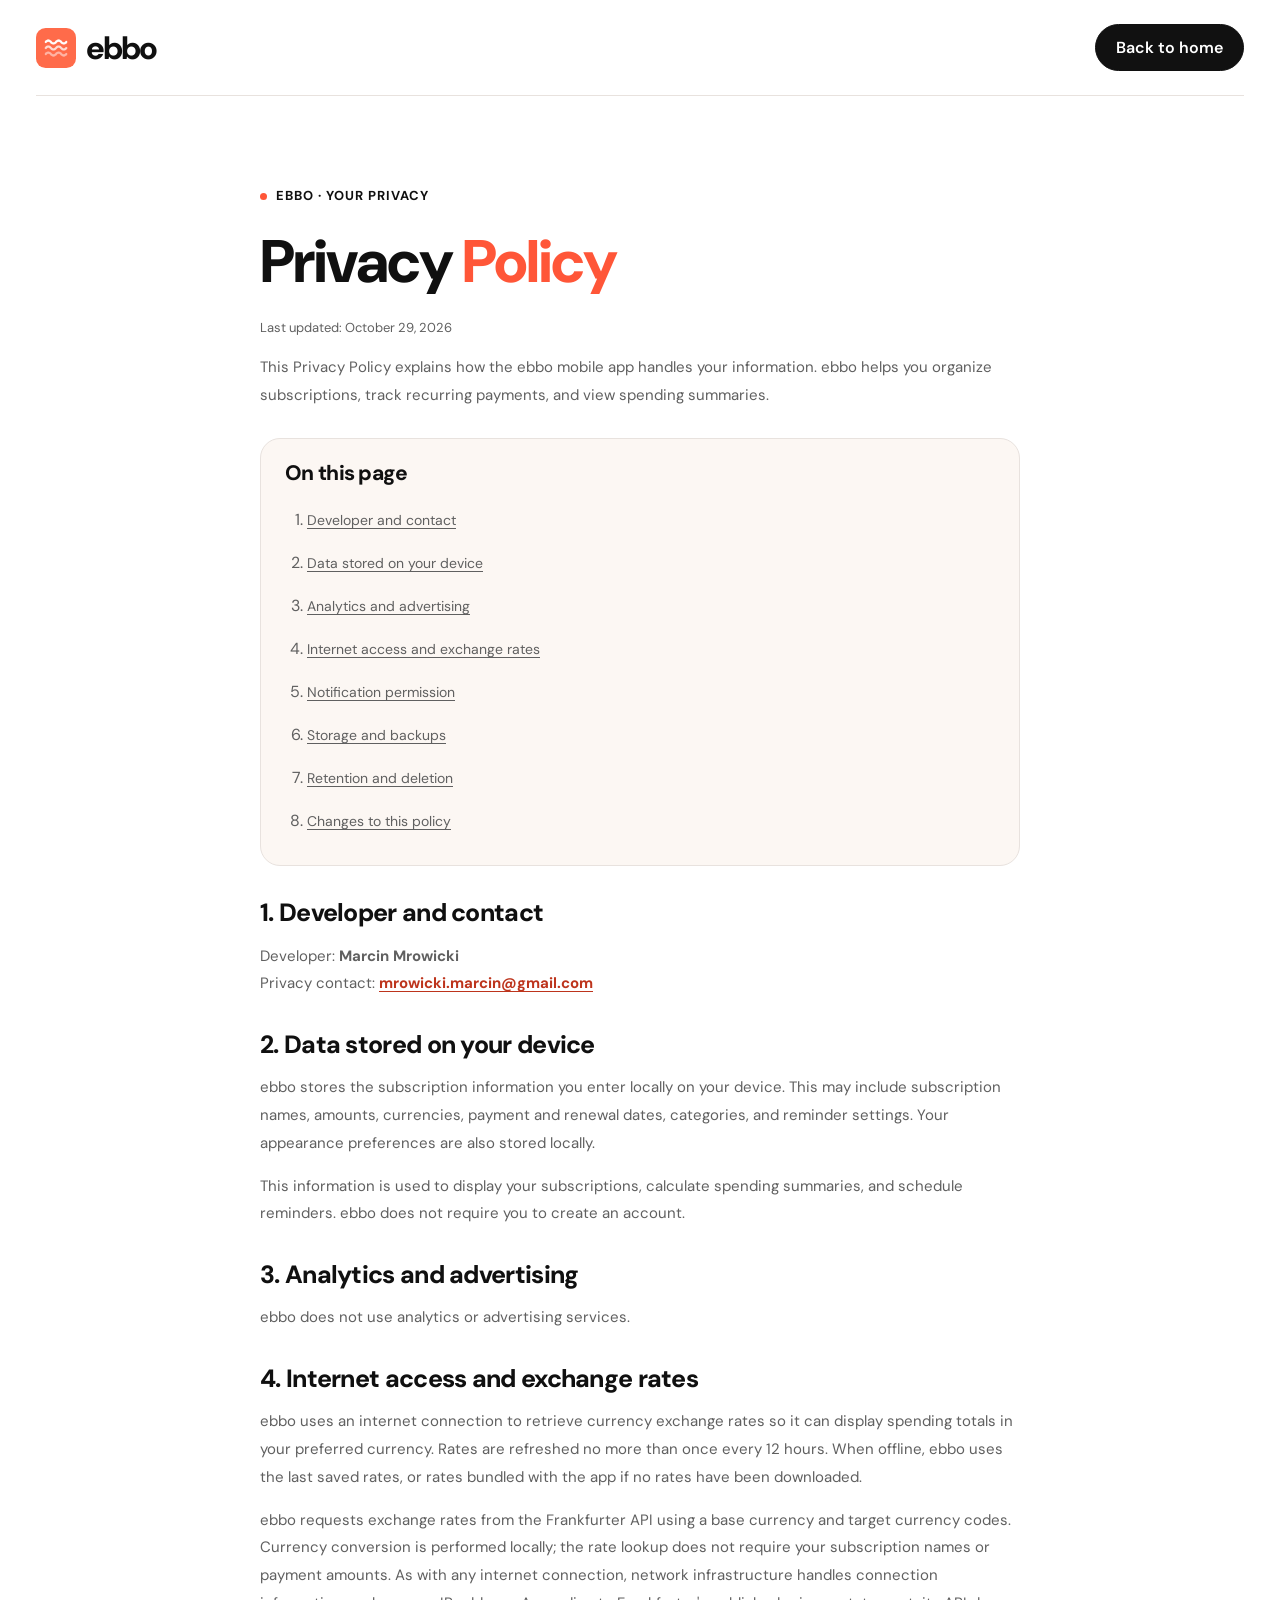
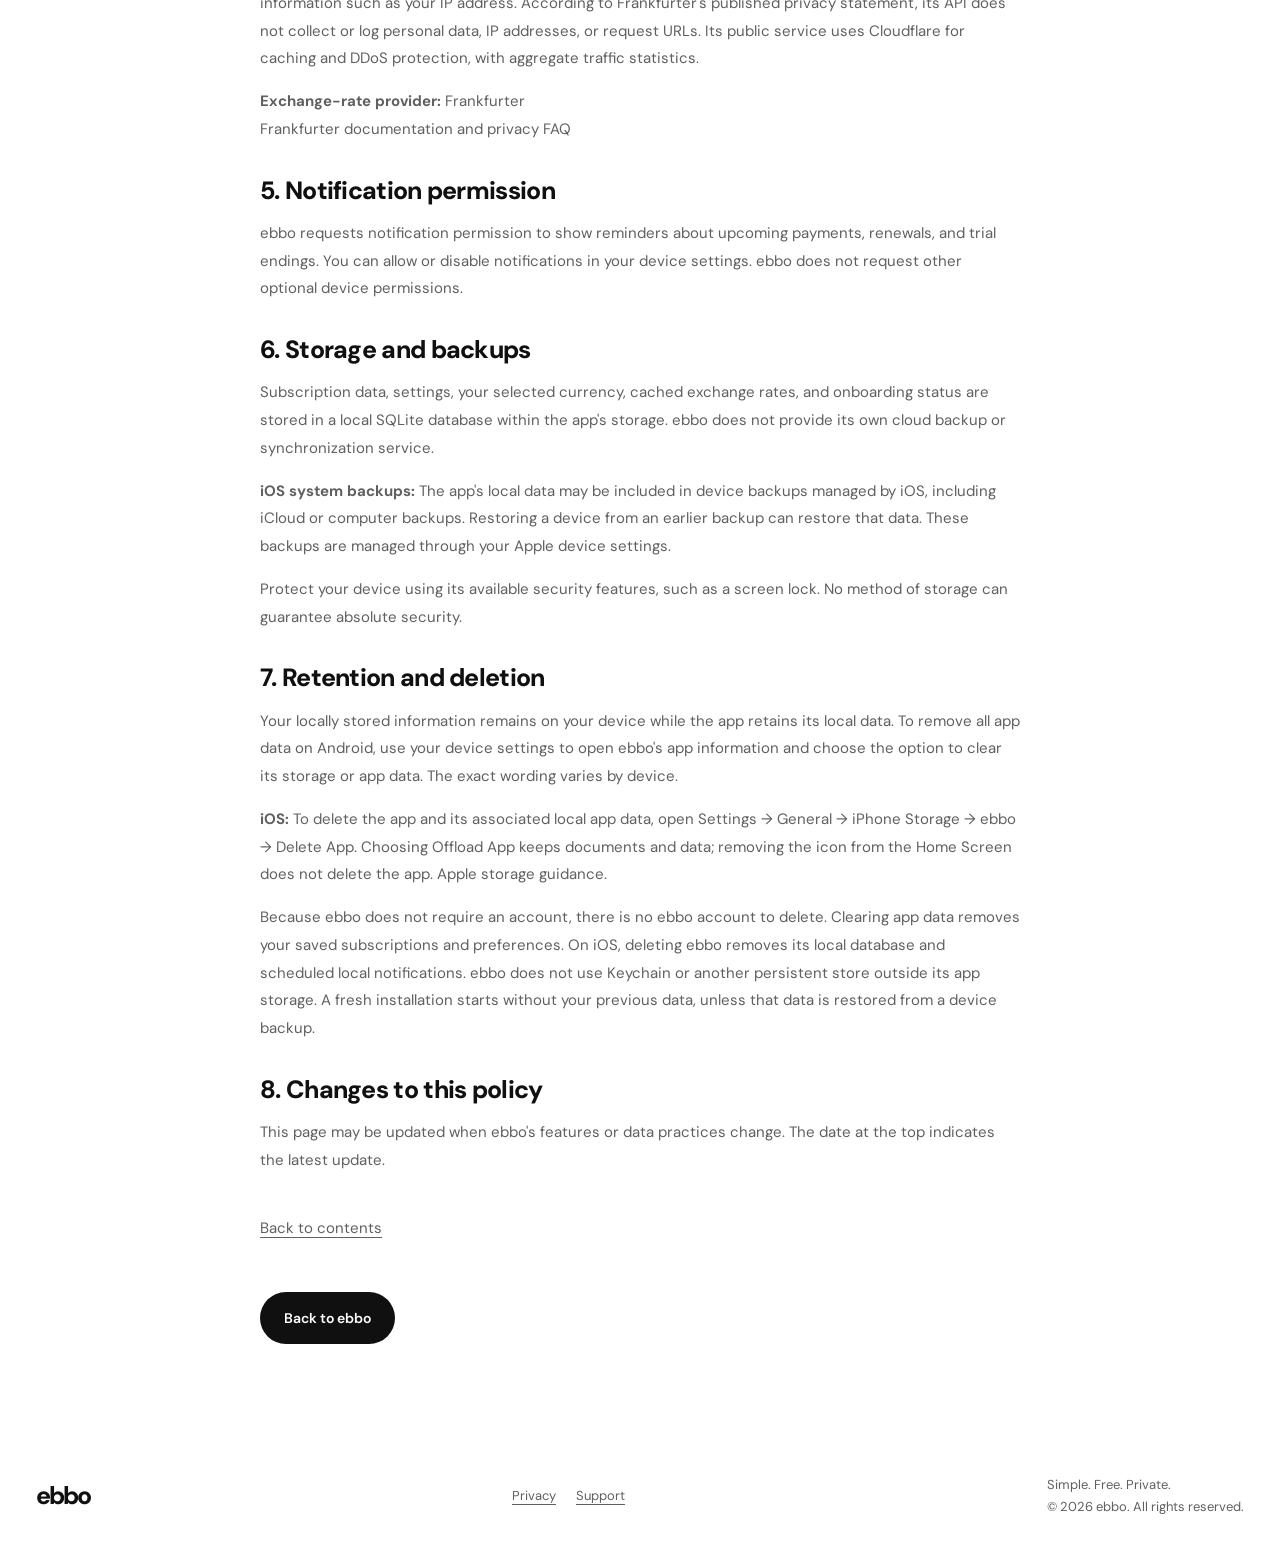
==== commit ff413205: "Add return link to privacy policy table of contents" ====
--- a/privacy.html
+++ b/privacy.html
@@ -20,7 +20,7 @@
 <meta name="twitter:description" content="Learn how ebbo handles your data. No account required. Your subscription data stays on your device.">
 <meta name="twitter:image" content="https://ebbo.cc/assets/ebbo-social.jpg"><style>.policy-toc{display:block;height:auto;border:1px solid var(--line);border-radius:20px;padding:22px 24px;margin:28px 0;background:#fcf7f3}.policy-toc h2{font-size:21px;margin:0 0 14px}.policy-toc ol{margin:0;padding-left:22px}.policy-toc li{padding:4px 0;color:var(--muted)}.policy-toc a{display:inline-block;padding:7px 0;font-size:14px;line-height:1.5;text-decoration:underline;text-underline-offset:3px}.policy-toc a:hover{color:#bd341c}.policy h2[id]{scroll-margin-top:24px}@media(max-width:700px){.policy-toc{padding:20px}.policy-toc a{padding:9px 0}}</style></head>
 <body><div class="wrap"><nav aria-label="Main navigation"><a class="logo" href="index.html" aria-label="ebbo home"><img class="brand-icon" src="assets/ebbo-icon.svg" alt="" width="40" height="40">ebbo</a><a class="pill" href="index.html">Back to home</a></nav><main class="policy"><section class="section"><div class="eyebrow"><span class="dot"></span>ebbo · Your privacy</div><h1>Privacy <span>Policy</span></h1><p class="policy-date">Last updated: October 29, 2026</p><p>This Privacy Policy explains how the ebbo mobile app handles your information. ebbo helps you organize subscriptions, track recurring payments, and view spending summaries.</p>
-<nav class="policy-toc" aria-label="Privacy policy topics"><h2>On this page</h2><ol><li><a href="#developer-contact">Developer and contact</a></li><li><a href="#local-data">Data stored on your device</a></li><li><a href="#analytics-advertising">Analytics and advertising</a></li><li><a href="#exchange-rates">Internet access and exchange rates</a></li><li><a href="#notifications">Notification permission</a></li><li><a href="#storage-backups">Storage and backups</a></li><li><a href="#deletion">Retention and deletion</a></li><li><a href="#policy-changes">Changes to this policy</a></li></ol></nav><section><h2 id="developer-contact">1. Developer and contact</h2><p>Developer: <strong>Marcin Mrowicki</strong><br>Privacy contact: <strong><a href="mailto:mrowicki.marcin@gmail.com">mrowicki.marcin@gmail.com</a></strong></p></section>
+<nav id="contents" class="policy-toc" aria-label="Privacy policy topics"><h2>On this page</h2><ol><li><a href="#developer-contact">Developer and contact</a></li><li><a href="#local-data">Data stored on your device</a></li><li><a href="#analytics-advertising">Analytics and advertising</a></li><li><a href="#exchange-rates">Internet access and exchange rates</a></li><li><a href="#notifications">Notification permission</a></li><li><a href="#storage-backups">Storage and backups</a></li><li><a href="#deletion">Retention and deletion</a></li><li><a href="#policy-changes">Changes to this policy</a></li></ol></nav><section><h2 id="developer-contact">1. Developer and contact</h2><p>Developer: <strong>Marcin Mrowicki</strong><br>Privacy contact: <strong><a href="mailto:mrowicki.marcin@gmail.com">mrowicki.marcin@gmail.com</a></strong></p></section>
 <section><h2 id="local-data">2. Data stored on your device</h2><p>ebbo stores the subscription information you enter locally on your device. This may include subscription names, amounts, currencies, payment and renewal dates, categories, and reminder settings. Your appearance preferences are also stored locally.</p><p>This information is used to display your subscriptions, calculate spending summaries, and schedule reminders. ebbo does not require you to create an account.</p></section>
 <section><h2 id="analytics-advertising">3. Analytics and advertising</h2><p>ebbo does not use analytics or advertising services.</p></section>
 <section><h2 id="exchange-rates">4. Internet access and exchange rates</h2><p>ebbo uses an internet connection to retrieve currency exchange rates so it can display spending totals in your preferred currency. Rates are refreshed no more than once every 12 hours. When offline, ebbo uses the last saved rates, or rates bundled with the app if no rates have been downloaded.</p><p>ebbo requests exchange rates from the Frankfurter API using a base currency and target currency codes. Currency conversion is performed locally; the rate lookup does not require your subscription names or payment amounts. As with any internet connection, network infrastructure handles connection information such as your IP address. According to Frankfurter's published privacy statement, its API does not collect or log personal data, IP addresses, or request URLs. Its public service uses Cloudflare for caching and DDoS protection, with aggregate traffic statistics.</p><p><strong>Exchange-rate provider:</strong> Frankfurter<br><a href="https://frankfurter.dev/">Frankfurter documentation and privacy FAQ</a></p></section>
@@ -28,4 +28,4 @@
 <section><h2 id="storage-backups">6. Storage and backups</h2><p>Subscription data, settings, your selected currency, cached exchange rates, and onboarding status are stored in a local SQLite database within the app's storage. ebbo does not provide its own cloud backup or synchronization service.</p><p><strong>iOS system backups:</strong> The app's local data may be included in device backups managed by iOS, including iCloud or computer backups. Restoring a device from an earlier backup can restore that data. These backups are managed through your Apple device settings.</p><p>Protect your device using its available security features, such as a screen lock. No method of storage can guarantee absolute security.</p></section>
 <section><h2 id="deletion">7. Retention and deletion</h2><p>Your locally stored information remains on your device while the app retains its local data. To remove all app data on Android, use your device settings to open ebbo's app information and choose the option to clear its storage or app data. The exact wording varies by device.</p><p><strong>iOS:</strong> To delete the app and its associated local app data, open Settings → General → iPhone Storage → ebbo → Delete App. Choosing Offload App keeps documents and data; removing the icon from the Home Screen does not delete the app. <a href="https://support.apple.com/en-ie/guide/iphone/iph47c931112/ios">Apple storage guidance</a>.</p><p>Because ebbo does not require an account, there is no ebbo account to delete. Clearing app data removes your saved subscriptions and preferences. On iOS, deleting ebbo removes its local database and scheduled local notifications. ebbo does not use Keychain or another persistent store outside its app storage. A fresh installation starts without your previous data, unless that data is restored from a device backup.</p></section>
 <section><h2 id="policy-changes">8. Changes to this policy</h2><p>This page may be updated when ebbo's features or data practices change. The date at the top indicates the latest update.</p></section>
-<a class="btn" href="index.html">Back to ebbo</a></section></main><footer><a class="logo" href="index.html">ebbo</a><nav class="footer-links" aria-label="Footer navigation"><a href="privacy.html" aria-current="page">Privacy</a><a href="support.html">Support</a></nav><span>Simple. Free. Private.<br>© 2026 ebbo. All rights reserved.</span></footer></div></body></html>+<p style="margin-top:32px"><a href="#contents" style="display:inline-flex;align-items:center;min-height:44px;text-decoration:underline;text-underline-offset:4px">Back to contents</a></p><a class="btn" href="index.html">Back to ebbo</a></section></main><footer><a class="logo" href="index.html">ebbo</a><nav class="footer-links" aria-label="Footer navigation"><a href="privacy.html" aria-current="page">Privacy</a><a href="support.html">Support</a></nav><span>Simple. Free. Private.<br>© 2026 ebbo. All rights reserved.</span></footer></div></body></html>
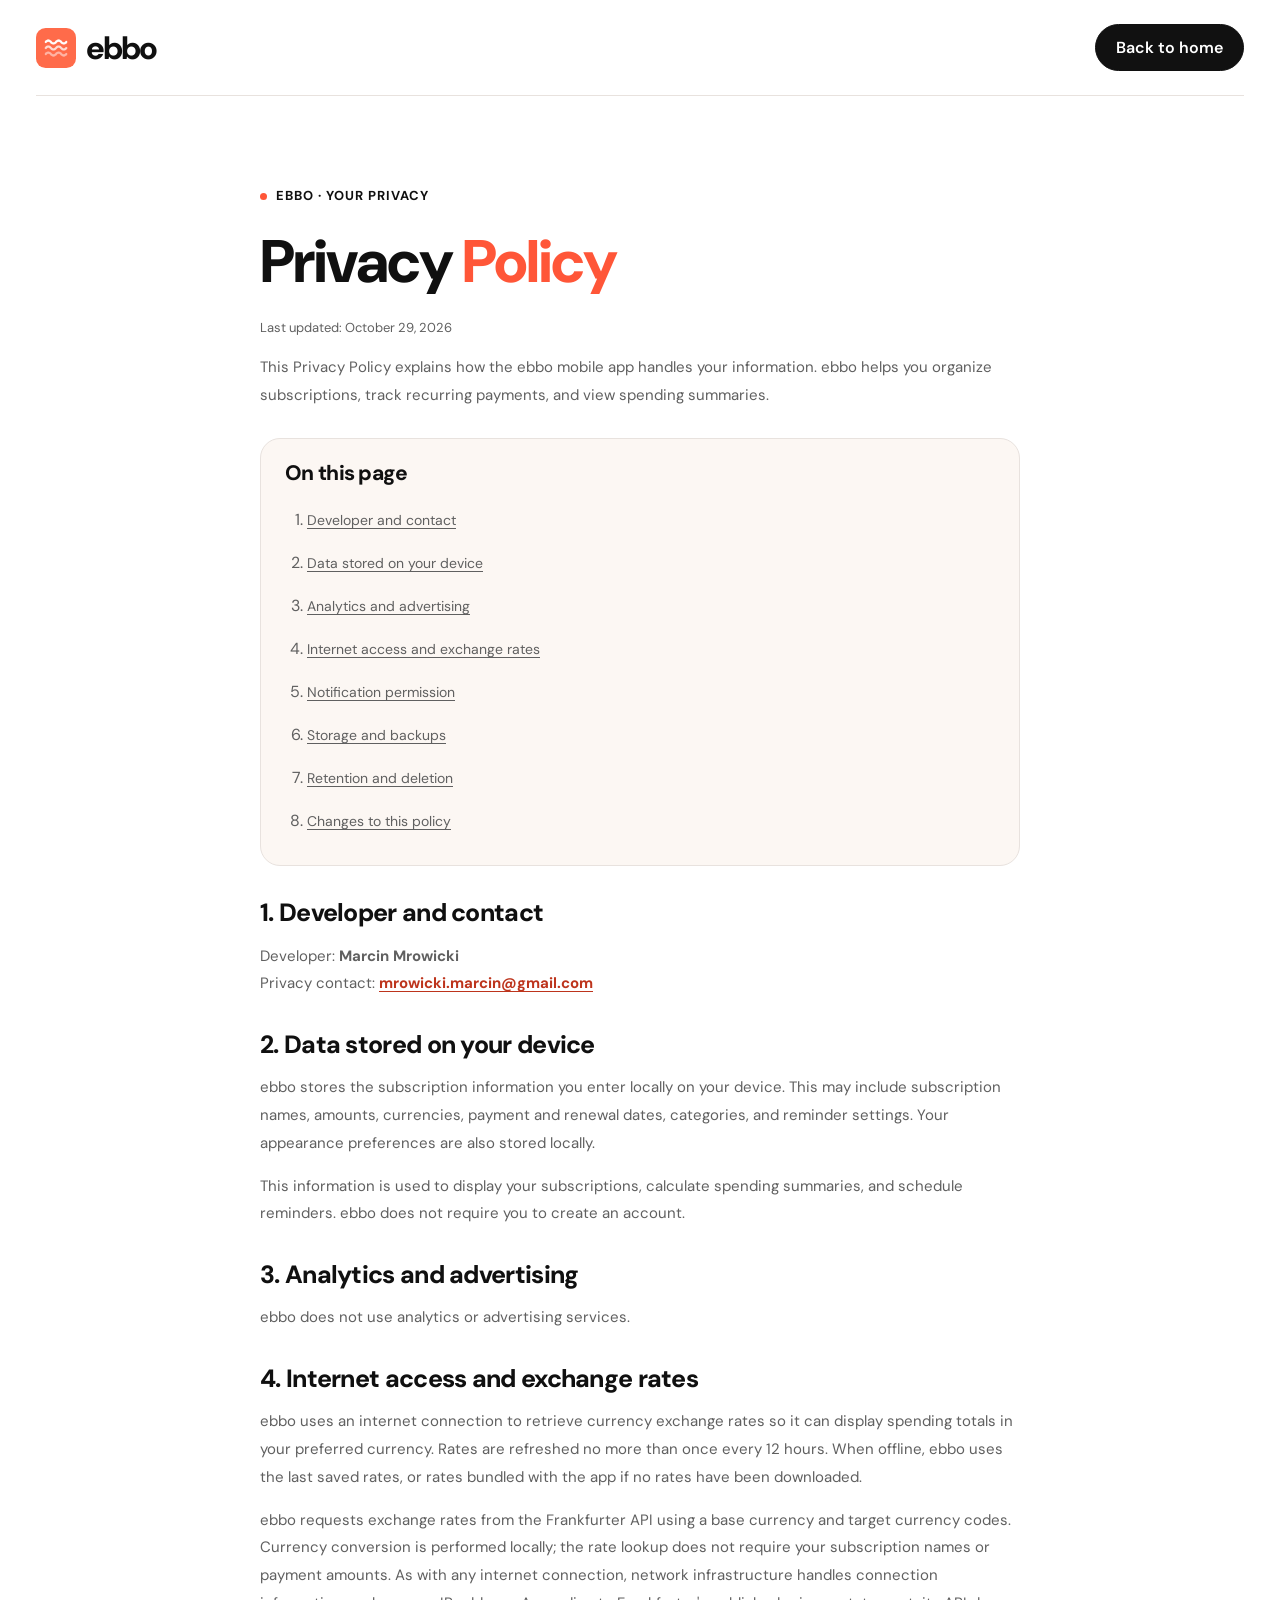
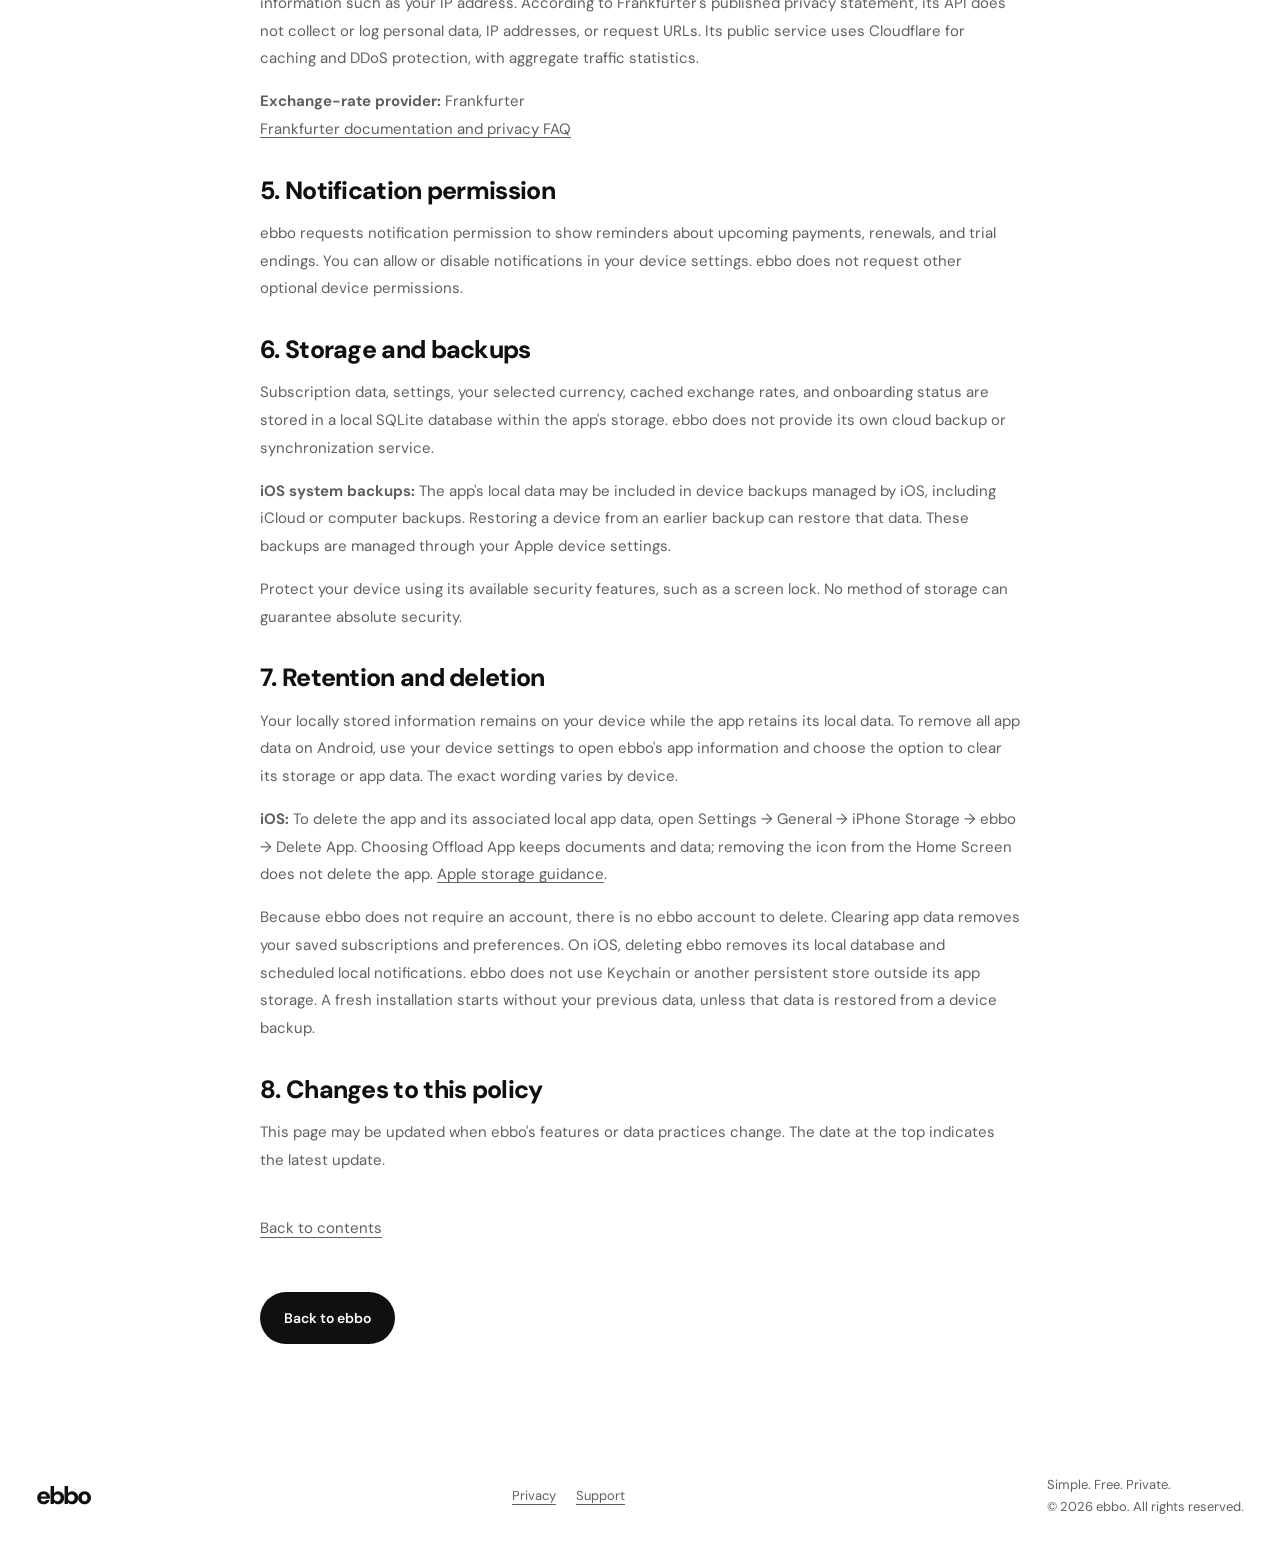
==== commit 0f78d557: "Refresh stylesheet version for link readability" ====
--- a/privacy.html
+++ b/privacy.html
@@ -5,7 +5,7 @@
 <meta name="description" content="Your subscriptions, your device. Learn about privacy in ebbo.">
 <meta name="theme-color" content="#f5f4ef"><title>Privacy Policy — ebbo</title>
 
-<link rel="stylesheet" href="styles.css?v=20261029-ux4"><link rel="canonical" href="https://ebbo.cc/privacy.html">
+<link rel="stylesheet" href="styles.css?v=20261029-ux5"><link rel="canonical" href="https://ebbo.cc/privacy.html">
 <link rel="icon" type="image/svg+xml" href="/assets/ebbo-icon.svg">
 <meta property="og:type" content="website">
 <meta property="og:site_name" content="ebbo">
--- a/styles.css
+++ b/styles.css
@@ -74,3 +74,6 @@
 @media(max-width:700px){.privacy + .closing{margin-top:32px}}
 /* Readable supporting text on larger screens. */
 @media(min-width:701px){.eyebrow{font-size:13px;line-height:1.6;letter-spacing:1px}.micro,.trust,.store-status,footer,footer>span,.policy .policy-date{font-size:13px;line-height:1.7}.qr-placeholder small,.store-badge small{font-size:12px;line-height:1.5}}
+
+/* Inline policy and support links remain distinct from body text. */
+.policy p a:not(.btn){text-decoration:underline;text-underline-offset:3px;text-decoration-thickness:1px}.policy p a:not(.btn):hover{text-decoration-thickness:2px}
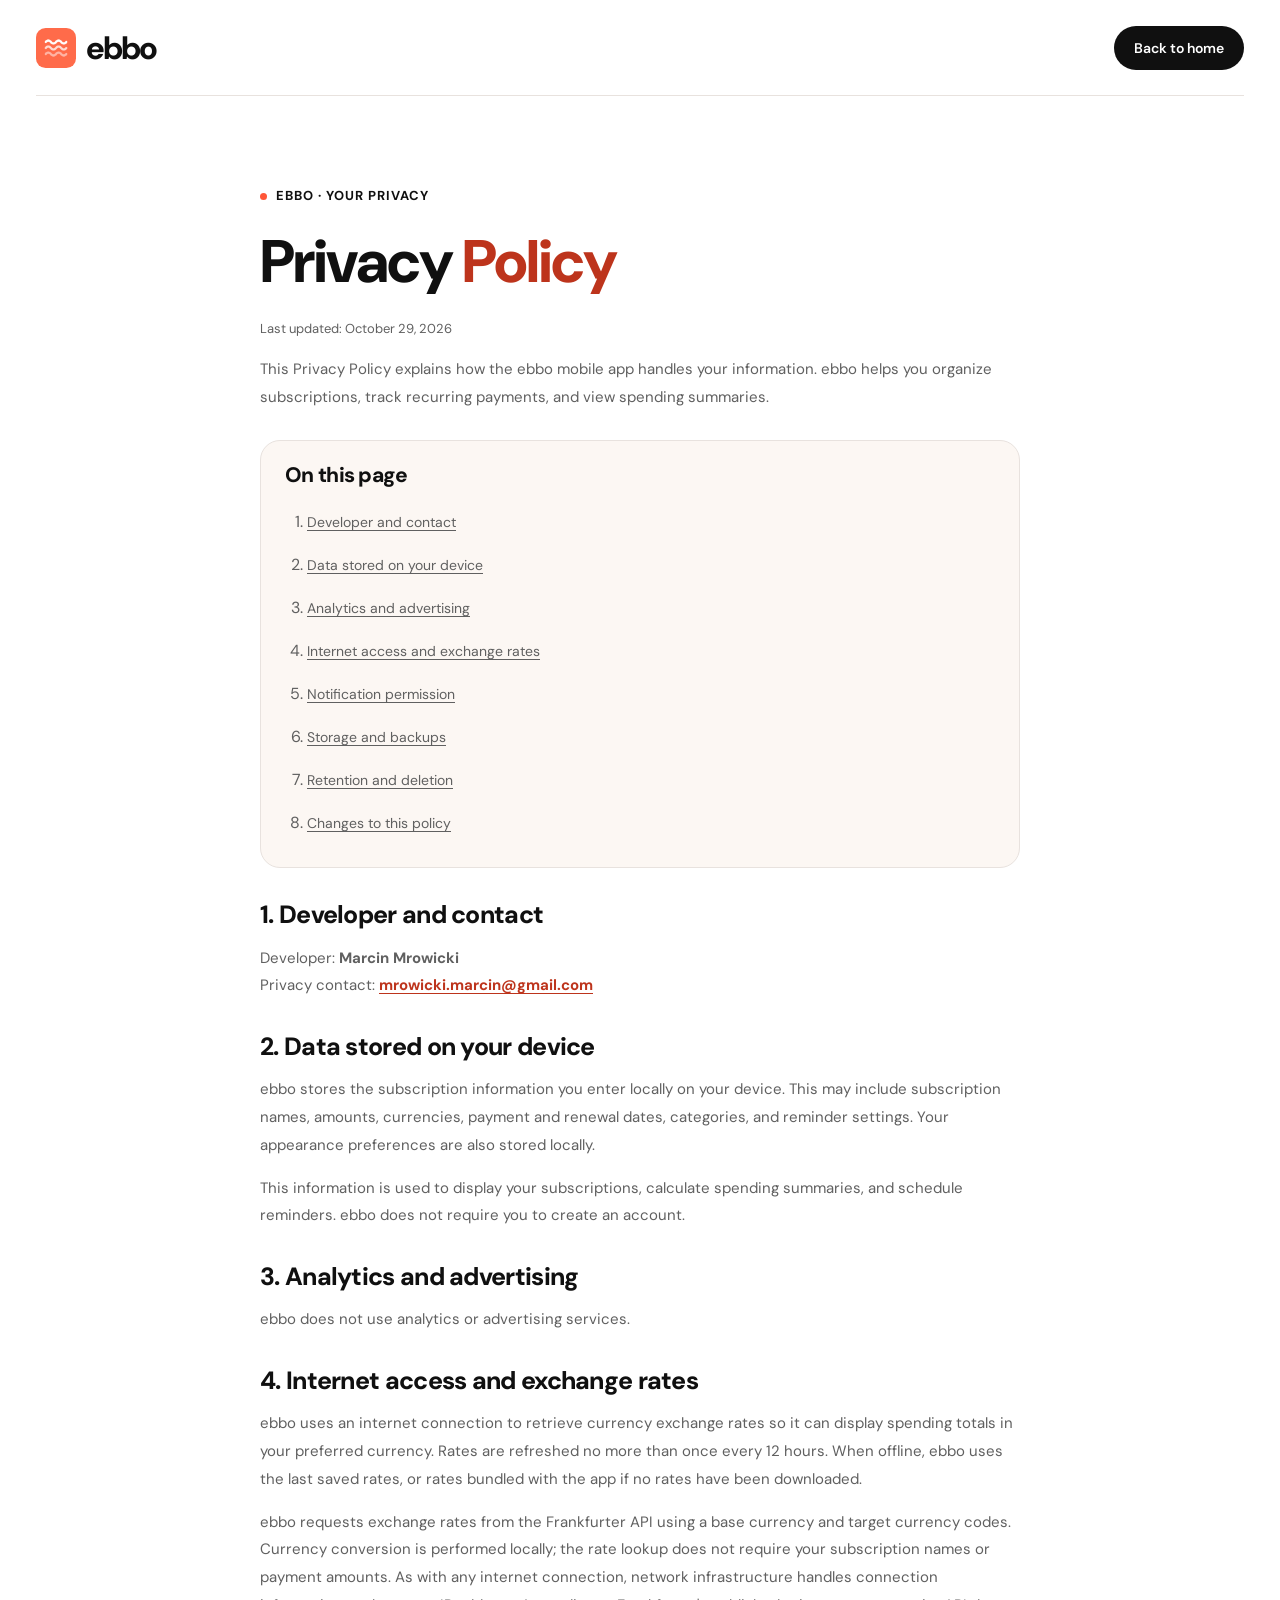
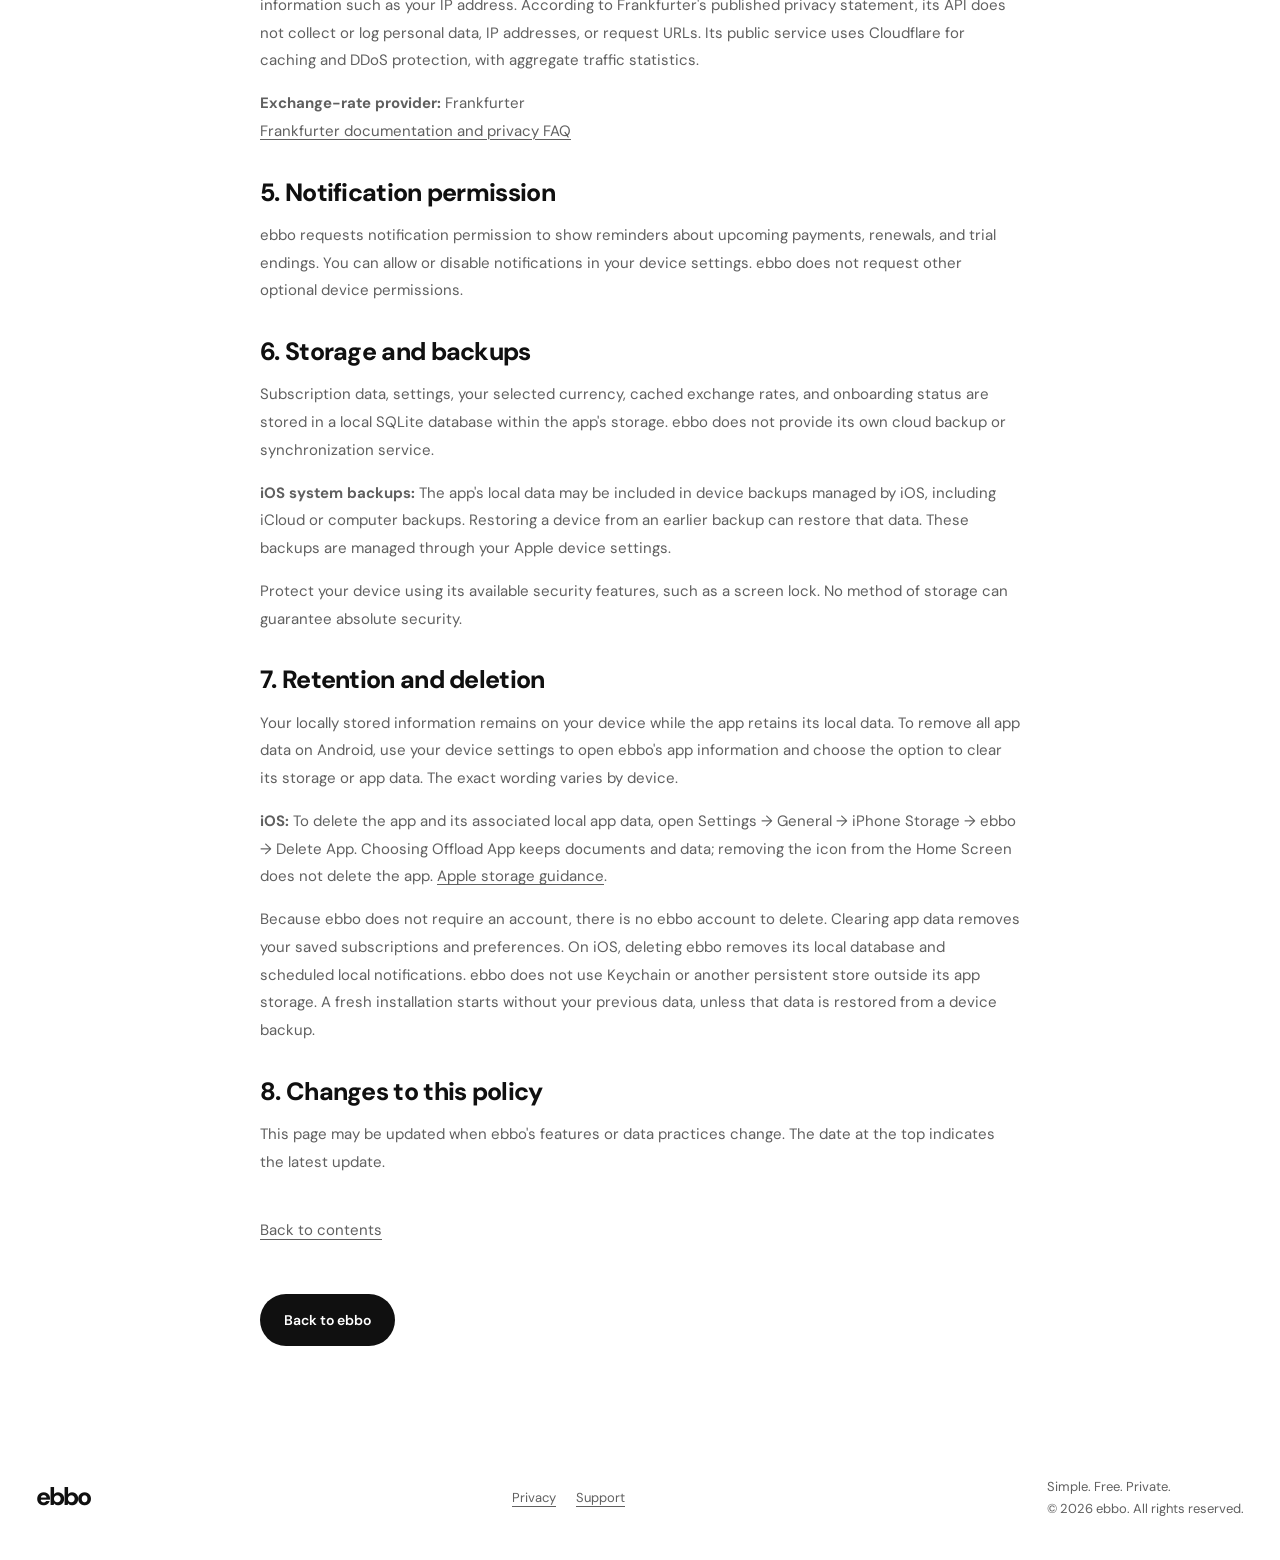
==== commit 1aa36132: "Use consolidated styles and remove inline color overrides" ====
--- a/privacy.html
+++ b/privacy.html
@@ -5,7 +5,7 @@
 <meta name="description" content="Your subscriptions, your device. Learn about privacy in ebbo.">
 <meta name="theme-color" content="#f5f4ef"><title>Privacy Policy — ebbo</title>
 
-<link rel="stylesheet" href="styles.css?v=20261029-ux5"><link rel="canonical" href="https://ebbo.cc/privacy.html">
+<link rel="stylesheet" href="styles.css?v=20261029-clean1"><link rel="canonical" href="https://ebbo.cc/privacy.html">
 <link rel="icon" type="image/svg+xml" href="/assets/ebbo-icon.svg">
 <meta property="og:type" content="website">
 <meta property="og:site_name" content="ebbo">
@@ -18,7 +18,7 @@
 <meta name="twitter:card" content="summary_large_image">
 <meta name="twitter:title" content="Privacy Policy — ebbo">
 <meta name="twitter:description" content="Learn how ebbo handles your data. No account required. Your subscription data stays on your device.">
-<meta name="twitter:image" content="https://ebbo.cc/assets/ebbo-social.jpg"><style>.policy-toc{display:block;height:auto;border:1px solid var(--line);border-radius:20px;padding:22px 24px;margin:28px 0;background:#fcf7f3}.policy-toc h2{font-size:21px;margin:0 0 14px}.policy-toc ol{margin:0;padding-left:22px}.policy-toc li{padding:4px 0;color:var(--muted)}.policy-toc a{display:inline-block;padding:7px 0;font-size:14px;line-height:1.5;text-decoration:underline;text-underline-offset:3px}.policy-toc a:hover{color:#bd341c}.policy h2[id]{scroll-margin-top:24px}@media(max-width:700px){.policy-toc{padding:20px}.policy-toc a{padding:9px 0}}</style></head>
+<meta name="twitter:image" content="https://ebbo.cc/assets/ebbo-social.jpg"></head>
 <body><div class="wrap"><nav aria-label="Main navigation"><a class="logo" href="index.html" aria-label="ebbo home"><img class="brand-icon" src="assets/ebbo-icon.svg" alt="" width="40" height="40">ebbo</a><a class="pill" href="index.html">Back to home</a></nav><main class="policy"><section class="section"><div class="eyebrow"><span class="dot"></span>ebbo · Your privacy</div><h1>Privacy <span>Policy</span></h1><p class="policy-date">Last updated: October 29, 2026</p><p>This Privacy Policy explains how the ebbo mobile app handles your information. ebbo helps you organize subscriptions, track recurring payments, and view spending summaries.</p>
 <nav id="contents" class="policy-toc" aria-label="Privacy policy topics"><h2>On this page</h2><ol><li><a href="#developer-contact">Developer and contact</a></li><li><a href="#local-data">Data stored on your device</a></li><li><a href="#analytics-advertising">Analytics and advertising</a></li><li><a href="#exchange-rates">Internet access and exchange rates</a></li><li><a href="#notifications">Notification permission</a></li><li><a href="#storage-backups">Storage and backups</a></li><li><a href="#deletion">Retention and deletion</a></li><li><a href="#policy-changes">Changes to this policy</a></li></ol></nav><section><h2 id="developer-contact">1. Developer and contact</h2><p>Developer: <strong>Marcin Mrowicki</strong><br>Privacy contact: <strong><a href="mailto:mrowicki.marcin@gmail.com">mrowicki.marcin@gmail.com</a></strong></p></section>
 <section><h2 id="local-data">2. Data stored on your device</h2><p>ebbo stores the subscription information you enter locally on your device. This may include subscription names, amounts, currencies, payment and renewal dates, categories, and reminder settings. Your appearance preferences are also stored locally.</p><p>This information is used to display your subscriptions, calculate spending summaries, and schedule reminders. ebbo does not require you to create an account.</p></section>
--- a/styles.css
+++ b/styles.css
@@ -1,79 +1,19 @@
 @import url('https://fonts.googleapis.com/css2?family=DM+Sans:wght@400;500;600;700;800&display=swap');
-
-/* Layout section 1 */
-500;600;700&family='DM Sans':wght@400;500;600;700;800&display=swap');
-:root{--ink:#20251e;--muted:#696d63;--paper:#f5f4ef;--green:#d5ef95;--line:#dcdfd3}*{box-sizing:border-box}html{scroll-behavior:smooth;scroll-padding-top:90px}body{margin:0;background:var(--paper);color:var(--ink);font-family:'DM Sans',sans-serif}a{color:inherit;text-decoration:none}button{font:inherit}a:focus-visible,button:focus-visible,summary:focus-visible{outline:3px solid #638332;outline-offset:5px}.wrap{max-width:1200px;margin:auto;padding:0 36px}nav{height:96px;display:flex;align-items:center;justify-content:space-between;border-bottom:1px solid var(--line)}.logo{font:800 32px 'DM Sans',sans-serif;letter-spacing:-2px;display:flex;gap:10px;align-items:center}.mark{background:var(--ink);color:var(--green);width:35px;height:35px;border-radius:11px;display:grid;place-items:center;font-size:26px;letter-spacing:0}.navlinks{display:flex;align-items:center;gap:32px;font-size:14px}.pill{border:1px solid var(--ink);padding:12px 20px;border-radius:30px;font-weight:600}.hero{display:grid;grid-template-columns:1.05fr 1fr;align-items:center;gap:50px;padding:75px 0 70px}.eyebrow{font-size:11px;letter-spacing:1.8px;font-weight:700;text-transform:uppercase;display:flex;align-items:center;gap:9px}.dot{height:7px;width:7px;background:#78974b;border-radius:50%}h1,h2,h3{font-family:'DM Sans',sans-serif}h1{font-size:clamp(48px,5.2vw,72px);letter-spacing:-4px;line-height:1.08;font-weight:600;margin:24px 0}h1 span{position:relative;z-index:0;white-space:nowrap}h1 span:after{content:'';position:absolute;bottom:3px;left:-3px;right:-6px;height:27px;background:var(--green);z-index:-1;border-radius:40% 25% 30% 15%;transform:rotate(-2deg)}.intro{font-size:17px;line-height:1.8;color:var(--muted);max-width:440px}.actions{display:flex;align-items:center;gap:20px;margin-top:30px}.btn{display:inline-flex;align-items:center;justify-content:center;gap:28px;background:var(--ink);color:white;border:0;padding:17px 24px;border-radius:30px;font-size:14px;font-weight:600}.textlink{font-size:13px;border-bottom:1px solid #999;padding:5px 0}.micro{font-size:11px;color:var(--muted);margin-top:20px}.stage{min-height:570px;background:#e8ebdf;border-radius:36px;position:relative;display:grid;place-items:center;overflow:hidden}.stage:before,.stage:after{content:'';position:absolute;width:480px;height:480px;border:1px solid #d1d8c2;border-radius:50%}.stage:after{width:350px;height:350px}.phone{position:relative;z-index:1;background:#fafbf7;border:7px solid #262b24;border-radius:43px;width:258px;min-height:490px;box-shadow:18px 30px 45px #39472b26;padding:16px;transform:rotate(-7deg)}.phone-top{display:flex;justify-content:space-between;font-size:9px;font-weight:700;padding:1px 7px 18px}.island{background:#262b24;width:65px;height:16px;border-radius:20px;position:absolute;left:89px;top:9px}.apphead{display:flex;justify-content:space-between;align-items:center;font-size:12px;margin:6px 0 19px}.avatar{background:#e6ebda;border-radius:50%;padding:8px;font-size:10px}.balance{background:var(--green);border-radius:18px;padding:19px 15px}.label{font-size:10px;color:#4c5e3b}.balance strong{font-size:34px;letter-spacing:-1.5px;display:block;margin:8px 0}.balance small{font-size:9px}.chart{height:40px;display:flex;align-items:flex-end;gap:7px;margin-top:15px}.chart i{background:#58783a55;flex:1;border-radius:4px;height:50%}.chart i:nth-child(2n){height:75%}.chart i:nth-child(3n){height:62%}.chart i:last-child{height:95%;background:#3d5b25}.appsub{font-size:11px;display:flex;justify-content:space-between;margin:22px 0 12px}.sub{display:flex;align-items:center;gap:9px;padding:11px 0;border-bottom:1px solid #e8eadd;font-size:10px}.icon{width:29px;height:29px;display:grid;place-items:center;border-radius:9px;background:#eceee5;font-weight:700;font-size:15px}.sub small{display:block;color:#7a8073;font-size:8px;margin-top:3px}.price{margin-left:auto;text-align:right}.float{position:absolute;z-index:2;background:white;border:1px solid #e7e9df;border-radius:16px;box-shadow:0 12px 35px #35452315;padding:15px;font-size:11px;right:15px;top:135px;transform:rotate(5deg)}.float b{display:block;font-size:12px;margin-bottom:6px}.float.bottom{right:auto;left:16px;top:auto;bottom:74px;transform:rotate(4deg)}.float .check{background:var(--green);padding:5px;border-radius:50%;margin-right:6px}.demo{position:absolute;bottom:19px;font-size:9px;letter-spacing:1px;color:#737a69;text-transform:uppercase}.trust{display:flex;justify-content:space-between;padding:25px 5px 40px;border-bottom:1px solid var(--line);font-size:12px;color:var(--muted)}.trust span:before{content:'↗';margin-right:10px;color:#526c34}.section{padding:90px 0}h2{font-size:clamp(34px,3.7vw,48px);letter-spacing:-2px;line-height:1.17;font-weight:500;margin:18px 0 25px}.sectionhead{display:flex;align-items:end;justify-content:space-between;gap:30px}.sectionhead p{max-width:320px;color:var(--muted);font-size:14px;line-height:1.7;margin-bottom:27px}.features{display:grid;grid-template-columns:repeat(3,1fr);gap:18px;margin-top:25px}.feature{border:1px solid var(--line);border-radius:20px;padding:28px;min-height:230px}.feature:first-child{background:var(--green);border-color:var(--green)}.feature .symbol{font-size:25px;display:block;margin-bottom:32px}h3{font-size:18px;letter-spacing:-.5px;font-weight:600;margin:0 0 12px}.feature p{font-size:13px;color:#626959;line-height:1.8;margin:0}.details{display:grid;grid-template-columns:repeat(3,1fr);gap:35px;margin-top:40px}.details p{font-size:13px;color:var(--muted);line-height:1.7}.details h3{font-size:15px}.privacy{background:#242c21;color:var(--paper);border-radius:28px;padding:60px;display:grid;grid-template-columns:1.1fr 1fr;gap:70px;align-items:center}.privacy h2{margin-bottom:0}.privacy p{font-size:14px;color:#c2c9ba;line-height:1.9}.privacy .eyebrow{color:var(--green)}.faq{max-width:760px;margin:auto;padding:90px 0}.faq h2{margin-bottom:35px}details{border-bottom:1px solid var(--line);padding:22px 0}summary{cursor:pointer;font-size:15px;list-style:none;display:flex;justify-content:space-between;gap:18px}summary:after{content:'+'}details[open] summary:after{content:'−'}details p{color:var(--muted);font-size:14px;line-height:1.8;max-width:650px}.closing{background:var(--green);border-radius:28px;text-align:center;padding:55px 25px}.closing h2{margin-top:0}.closing p{color:#536341;font-size:15px}.closing .status{font-size:12px;margin-top:22px}footer{display:flex;justify-content:space-between;align-items:center;padding:40px 0;font-size:11px;color:var(--muted)}footer .logo{font-size:25px;color:var(--ink)}@media(max-width:850px){.hero{gap:28px}h1{letter-spacing:-2.5px}.float{right:4px;padding:11px}.float.bottom{left:5px}.features{gap:10px}.feature{padding:22px}.privacy{gap:30px;padding:40px}.navlinks{gap:20px}}@media(max-width:650px){.wrap{padding:0 22px}nav{height:80px}.navlinks>a:not(.pill){display:none}.hero{grid-template-columns:1fr;padding-top:46px;gap:40px}h1{font-size:53px}.intro{font-size:16px}.stage{min-height:550px}.float{right:14px}.float.bottom{left:10px}.trust{gap:15px;flex-wrap:wrap;justify-content:center;font-size:10px}.section{padding:60px 0}.sectionhead{display:block}.features,.details{grid-template-columns:1fr}.feature{min-height:190px}.feature .symbol{margin-bottom:23px}.details{gap:18px}.privacy{grid-template-columns:1fr;padding:32px;gap:15px}.faq{padding:60px 0}.closing{padding:40px 22px}footer{gap:24px;align-items:start}footer>span{text-align:right;line-height:1.8}.actions{gap:16px}.btn{gap:20px}}@media(prefers-reduced-motion:reduce){html{scroll-behavior:auto}}
-
-/* Layout section 2 */
-:root{--ink:#101010;--muted:#606060;--paper:#fff;--green:#ff5638;--line:#e8e2de}.wrap{max-width:1320px}.mark{background:#ff5638;color:white}.pill{background:#111;color:white}.hero{gap:22px;align-items:stretch;padding-top:30px}.hero>div:first-child{background:#fcf7f3;border:1px solid var(--line);border-radius:34px;padding:50px 35px;display:flex;flex-direction:column;justify-content:center}h1{font-weight:800;font-size:clamp(45px,5vw,68px);line-height:1.04;letter-spacing:-3px}h1 span{color:#ff5638;white-space:normal}h1 span:after{display:none}.intro{font-size:18px;line-height:1.6}.dot{background:#ff5638}.stage{min-height:620px;background:#fcf7f3;border:1px solid var(--line);border-radius:34px}.stage:before{width:470px;height:430px;background:#ff5638;border:0;border-radius:48% 52% 33% 67% / 58% 35% 65% 42%;transform:rotate(-12deg);top:130px}.stage:after{display:none}.phone{background:white;border-color:#111;transform:rotate(6deg);width:270px;min-height:510px;box-shadow:10px 20px 30px #0003}.balance{background:#fbf1eb;border:1px solid #eee0d8}.chart i{background:#ff563866}.chart i:last-child{background:#ff5638}.avatar{background:#fff0e9}.label{color:#606060}.float{border:1px solid #111;box-shadow:4px 5px 0 #111;transform:rotate(-5deg);top:65px}.float.bottom{bottom:60px;transform:rotate(-5deg)}.float .check{color:white}.trust span:before{content:'✓';color:#ff5638}h2{font-weight:800}.features{gap:20px}.feature,.feature:first-child{background:#fcf7f3;border:1px solid var(--line);border-radius:28px;text-align:center;padding:35px 25px;min-height:290px}.feature .symbol{color:#ff5638;font-size:40px;margin-bottom:25px}h3{font-weight:800;font-size:25px;line-height:1.1;letter-spacing:-1px}.feature p{font-size:15px;line-height:1.6}.details h3{font-size:17px}.privacy{background:#fcf7f3;color:#111;border:1px solid var(--line)}.privacy .eyebrow{color:#ff5638}.privacy p{color:#606060}.privacy p:last-child{color:#ff5638!important}.closing{background:#fcf7f3;border:1px solid var(--line)}.closing h2{font-size:clamp(40px,5vw,65px)}.closing p{color:#606060}.closing .eyebrow{color:#ff5638}summary{font-weight:600}@media(max-width:650px){.hero>div:first-child{padding:35px 25px}h1{font-size:49px;letter-spacing:-2.5px}.stage{min-height:560px}.feature{min-height:240px}.feature h3{font-size:28px}}
-
-/* Layout section 3 */
-.hero>*,.features>*,.details>*,.privacy>*{min-width:0}
-@media(max-width:1000px) and (min-width:701px){.hero{grid-template-columns:minmax(0,1fr) minmax(0,1fr)}.hero>div:first-child{padding:35px 24px}h1{font-size:clamp(34px,4.5vw,48px);letter-spacing:-1.8px}.actions{flex-wrap:wrap}.phone{width:245px}.features{gap:14px}.feature,.feature:first-child{padding:28px 18px}.feature h3{font-size:23px}}
-@media(max-width:700px){
-.wrap{padding:0 16px}nav{height:76px;gap:16px}.logo{font-size:28px}.navlinks{gap:0}.navlinks>a:not(.pill){display:none}.pill{font-size:12px;padding:13px 17px}
-.hero{grid-template-columns:minmax(0,1fr);padding:20px 0 32px;gap:16px}.hero>div:first-child{padding:30px 22px;border-radius:26px}
-h1{font-size:clamp(32px,8.7vw,52px);letter-spacing:-1.6px;line-height:1.09;margin:22px 0 18px}h1 span{white-space:normal}
-.eyebrow{font-size:9px;letter-spacing:1px;line-height:1.6}.dot{flex-shrink:0}
-.intro{font-size:16px;line-height:1.65;margin:0;max-width:none}.actions{display:flex;flex-direction:column;align-items:stretch;gap:14px;margin-top:24px}.btn{min-height:48px;padding:15px 18px;gap:16px;font-size:14px;text-align:center}.textlink{align-self:center;min-height:40px;display:flex;align-items:center}.micro{font-size:11px;line-height:1.6;margin:16px 0 0}
-.stage{border-radius:26px;min-height:580px;padding:58px 12px 64px}.phone{width:min(250px,85%);min-height:490px;transform:rotate(3deg);padding:16px 13px}.island{left:50%;transform:translateX(-50%)}.stage:before{width:125%;height:360px;left:-10%;top:130px}.float{top:20px;right:12px;padding:10px;font-size:10px;max-width:80%;transform:rotate(-3deg)}.float b{font-size:11px}.float.bottom{top:auto;bottom:36px;left:12px;right:auto;padding:10px;transform:rotate(-3deg)}.demo{bottom:12px;font-size:8px;text-align:center;padding:0 10px;letter-spacing:.5px}
-.trust{display:grid;grid-template-columns:1fr 1fr;gap:16px 12px;padding:12px 0 26px;font-size:11px;line-height:1.5}.trust span:before{margin-right:6px}.section{padding:44px 0}.sectionhead{display:block}.sectionhead p{max-width:none;font-size:14px;margin:0 0 24px}h2{font-size:clamp(29px,8vw,40px);letter-spacing:-1.2px;line-height:1.15}.features,.details{grid-template-columns:minmax(0,1fr);gap:14px}.feature,.feature:first-child{min-height:0;padding:26px 22px;border-radius:23px}.feature .symbol{font-size:30px;margin-bottom:18px}.feature h3{font-size:26px;letter-spacing:-.7px}.feature p{font-size:14px;line-height:1.65}.details{margin-top:26px;gap:20px}.details h3{font-size:17px;line-height:1.4;letter-spacing:-.3px}.details p{margin-bottom:0;font-size:14px}.privacy{grid-template-columns:minmax(0,1fr);padding:27px 22px;border-radius:24px;gap:15px}.privacy h2{margin-top:14px}.privacy p{margin:0 0 16px;line-height:1.75}.faq{padding:44px 0}summary{min-height:44px;font-size:14px;line-height:1.5;align-items:center}summary:after{flex-shrink:0}details{padding:14px 0}.closing{padding:30px 20px;border-radius:24px}.closing h2{font-size:clamp(34px,10vw,46px)}.closing .btn{width:100%;gap:10px}.closing p{font-size:14px;line-height:1.65}.closing .status{font-size:11px}footer{padding:28px 0;gap:15px;align-items:center}footer>span{font-size:10px;line-height:1.6}
-}
-
-/* Layout section 4 */
-body,h1,h2,h3,.logo,button,input,select,textarea{font-family:'DM Sans',sans-serif}
-
-/* Layout section 5 */
-.download-options{display:flex;align-items:center;justify-content:center;gap:30px;margin:32px auto 0}.store-list{display:grid;grid-template-columns:1fr 1fr;gap:12px;max-width:420px}.store-badge{display:flex;align-items:center;gap:12px;background:#111;color:#fff;border:1px solid #383838;border-radius:12px;padding:12px 18px;text-align:left;min-height:66px}.store-badge small{display:block;font-size:10px;line-height:1.4}.store-badge strong{display:block;font-size:21px;font-weight:600;white-space:nowrap;letter-spacing:-.5px}.store-status{grid-column:1/-1;font-size:11px;color:#666;text-align:center}.qr-placeholder{background:#fff;border:1px solid var(--line);border-radius:16px;padding:12px;text-align:center}.qr-placeholder small{display:block;font-size:9px;color:#777;margin-top:8px}.qr-art{width:88px;height:88px;margin:auto;display:grid;place-items:center;border:2px dashed #aaa;border-radius:8px;background:repeating-conic-gradient(#eee 0% 25%,white 0% 50%) 0 0/16px 16px}.qr-art span{background:white;border:1px solid #ddd;padding:8px;border-radius:8px;font-weight:700;font-size:18px}@media(max-width:700px){.download-options{flex-direction:column;gap:22px}.store-list{width:100%;max-width:360px;gap:10px}.store-badge{padding:10px 12px;gap:9px}.store-badge strong{font-size:18px}.store-badge svg{width:22px;flex-shrink:0}}@media(max-width:355px){.store-list{grid-template-columns:1fr;max-width:220px}.store-badge{justify-content:center}}
-
-/* Layout section 6 */
-.download-options{flex-direction:column;gap:24px}.store-list{width:100%;max-width:420px}.qr-placeholder{align-self:center;order:-1}
-
-/* Layout section 7 */
-@media(max-width:700px){.qr-placeholder{display:none}.download-options{margin-top:24px}}a.store-badge:focus-visible{outline:3px solid #ff5638;outline-offset:4px}
-
-/* Layout section 8 */
-.privacy .eyebrow,.closing .eyebrow{color:#bd341c}.privacy p:last-child{color:#bd341c!important}.trust span:before{color:#bd341c}.float .check{background:#bd341c}.policy a[href^="mailto:"]{color:#bd341c;text-decoration:underline;text-underline-offset:3px}
-
-/* Layout section 9 */
-.policy{max-width:760px;margin:auto}.policy h1{font-size:clamp(36px,8vw,60px);letter-spacing:-2px}.policy h2{font-size:25px;letter-spacing:-.7px;margin:32px 0 12px}.policy p{font-size:15px;line-height:1.85;color:var(--muted);overflow-wrap:anywhere}.policy .policy-date{font-size:12px}.policy-note{background:#fff1e9;border:1px solid #f5cdbd;border-radius:18px;padding:20px;font-size:13px;line-height:1.7;margin:25px 0}.policy-note strong{display:block;margin-bottom:5px}.policy .btn{margin-top:26px}@media(max-width:700px){.policy h2{font-size:22px}.policy p{font-size:14px}.policy-note{padding:16px}.policy .btn{width:100%}}
-/* Persistent privacy navigation and footer access */
-.footer-links{height:auto;border:0;display:flex;gap:20px;font-size:13px}.footer-links a{display:inline-flex;align-items:center;min-height:44px;text-decoration:underline;text-underline-offset:4px}@media(max-width:700px){.navlinks>a[href="privacy.html"]{display:inline-flex;align-items:center;min-height:44px;padding:0 8px;font-size:14px}.footer-links{padding:0}footer{flex-wrap:wrap}.footer-links a{font-size:12px}}
-
-/* Download copy matches QR visibility */
-.download-mobile-copy{display:none}@media(max-width:700px){.download-desktop-copy{display:none}.download-mobile-copy{display:inline}}
-
-/* App illustration is reserved for larger screens. */
-@media(max-width:700px){.hero .stage{display:none}}
-
-/* Supplied app screenshot replaces the illustrative phone. */
-.screenshot-stage{padding:30px;min-height:620px}.app-screenshot{position:relative;z-index:1;display:block;width:auto;height:auto;max-width:100%;max-height:590px;border:6px solid #111;border-radius:38px;box-shadow:10px 20px 30px #0002;transform:rotate(4deg)}@media(min-width:701px) and (max-width:1000px){.screenshot-stage{padding:24px 18px}.app-screenshot{max-height:530px;border-radius:30px}}
-
-/* Banner includes its own device, backdrop and shadow. */
-.screenshot-stage{padding:0;min-height:0;background:#fcf7f3}.screenshot-stage:before,.screenshot-stage:after{display:none}.screenshot-stage .app-screenshot{width:100%;height:auto;max-width:100%;max-height:none;border:0;border-radius:0;box-shadow:none;transform:none;object-fit:contain}
-
-/* Match the original hero illustration height. */
-@media(min-width:701px){.screenshot-stage{height:620px;min-height:0;align-self:center}.screenshot-stage .app-screenshot{width:100%;height:100%;max-height:620px;object-fit:contain}}
-
-/* Balanced hero panels, with natural image proportions. */
-@media(min-width:701px){.hero{grid-template-columns:repeat(2,minmax(0,1fr));align-items:stretch}.screenshot-stage{height:620px;align-self:stretch;padding:24px;display:flex;align-items:center;justify-content:center}.screenshot-stage .app-screenshot{width:auto;height:auto;max-width:100%;max-height:100%;object-fit:contain;flex:0 1 auto}.hero>div:first-child{min-height:620px}}@media(min-width:701px) and (max-width:1000px){.screenshot-stage{padding:18px}}
-
-/* Shared brand icon remains visible on every screen size. */
-.brand-icon{display:block;width:40px;height:40px;flex-shrink:0;border-radius:24%;object-fit:contain}@media(max-width:700px){.brand-icon{width:36px;height:36px;border-radius:24%}}
-
-/* Mail buttons retain white labels on a dark background. */
-.policy a.btn[href^="mailto:"]{color:#fff;text-decoration:none}
-
-@media(max-width:700px){.navlinks>a[href="support.html"]{display:inline-flex;align-items:center;min-height:44px;padding:0 8px;font-size:14px}.navlinks{gap:4px}}
-
-/* Mobile navigation and legible supporting text. */
-@media(max-width:700px){nav[aria-label="Main navigation"] .navlinks>a{display:inline-flex;align-items:center;justify-content:center;min-height:44px;padding:0 8px;font-size:14px}.navlinks{gap:4px}.eyebrow{font-size:12px;letter-spacing:.6px;line-height:1.6}.micro,.trust,.store-status,.closing .status{font-size:13px;line-height:1.65}.qr-placeholder small{font-size:12px;line-height:1.5}footer{gap:12px 20px;padding:28px 0;align-items:center}footer>span{width:100%;font-size:12px;line-height:1.8;text-align:left}.footer-links{margin-left:auto}.footer-links a{font-size:13px}.policy .policy-date{font-size:13px}.store-badge small{font-size:11px}}
-
-/* Clear separation between privacy and download panels. */
-.privacy + .closing{margin-top:48px}
-@media(max-width:700px){.privacy + .closing{margin-top:32px}}
-/* Readable supporting text on larger screens. */
-@media(min-width:701px){.eyebrow{font-size:13px;line-height:1.6;letter-spacing:1px}.micro,.trust,.store-status,footer,footer>span,.policy .policy-date{font-size:13px;line-height:1.7}.qr-placeholder small,.store-badge small{font-size:12px;line-height:1.5}}
-
-/* Inline policy and support links remain distinct from body text. */
-.policy p a:not(.btn){text-decoration:underline;text-underline-offset:3px;text-decoration-thickness:1px}.policy p a:not(.btn):hover{text-decoration-thickness:2px}
+:root{--ink:#101010;--muted:#606060;--paper:#fff;--accent:#ff5638;--accent-text:#bd341c;--panel:#fcf7f3;--line:#e8e2de}
+*{box-sizing:border-box}html{scroll-behavior:smooth;scroll-padding-top:24px}body{margin:0;background:var(--paper);color:var(--ink);font-family:'DM Sans',sans-serif}a{color:inherit;text-decoration:none}button,input,select,textarea{font:inherit}a:focus-visible,button:focus-visible,summary:focus-visible{outline:3px solid var(--accent-text);outline-offset:5px}
+.wrap{max-width:1320px;margin:auto;padding:0 36px}nav[aria-label="Main navigation"]{height:96px;display:flex;align-items:center;justify-content:space-between;gap:16px;border-bottom:1px solid var(--line)}.logo{font-size:32px;font-weight:800;letter-spacing:-2px;display:flex;align-items:center;gap:10px}.brand-icon{display:block;width:40px;height:40px;flex-shrink:0;border-radius:24%}.navlinks{display:flex;gap:32px;font-size:14px}.navlinks a{display:inline-flex;align-items:center;min-height:44px}.pill{background:var(--ink);color:#fff;padding:13px 20px;border-radius:30px;font-size:14px;font-weight:600}
+h1,h2,h3{margin-top:0}h1{font-size:clamp(45px,5vw,68px);font-weight:800;line-height:1.04;letter-spacing:-3px;margin:24px 0}h1 span{color:var(--accent-text)}h2{font-size:clamp(34px,3.7vw,48px);font-weight:800;letter-spacing:-2px;line-height:1.17;margin:18px 0 25px}h3{font-size:25px;font-weight:800;line-height:1.1;letter-spacing:-1px;margin:0 0 12px}.eyebrow{font-size:13px;letter-spacing:1px;font-weight:700;line-height:1.6;text-transform:uppercase;display:flex;align-items:center;gap:9px}.dot{width:7px;height:7px;border-radius:50%;background:var(--accent);flex-shrink:0}
+.hero{display:grid;grid-template-columns:repeat(2,minmax(0,1fr));gap:22px;padding:30px 0 70px;align-items:stretch}.hero>*{min-width:0}.hero>div:first-child{min-height:620px;background:var(--panel);border:1px solid var(--line);border-radius:34px;padding:50px 35px;display:flex;flex-direction:column;justify-content:center}.intro{font-size:18px;line-height:1.6;color:var(--muted);max-width:440px}.actions{display:flex;align-items:center;gap:20px;margin-top:30px}.btn{display:inline-flex;align-items:center;justify-content:center;gap:20px;min-height:48px;background:var(--ink);color:#fff;border:0;padding:17px 24px;border-radius:30px;font-size:14px;font-weight:600;text-align:center}.textlink{font-size:13px;border-bottom:1px solid #999;padding:5px 0}.micro{font-size:13px;line-height:1.7;color:var(--muted);margin-top:20px}
+.screenshot-stage{height:620px;display:flex;align-items:center;justify-content:center;padding:24px;background:var(--panel);border:1px solid var(--line);border-radius:34px;overflow:hidden}.app-screenshot{display:block;width:auto;height:auto;max-width:100%;max-height:100%;object-fit:contain;flex:0 1 auto}
+.trust{display:flex;justify-content:space-between;padding:25px 5px 40px;border-bottom:1px solid var(--line);font-size:13px;line-height:1.7;color:var(--muted)}.trust span:before{content:'✓';margin-right:10px;color:var(--accent-text)}
+.section{padding:90px 0}.sectionhead{display:flex;align-items:end;justify-content:space-between;gap:30px}.sectionhead p{max-width:320px;color:var(--muted);font-size:14px;line-height:1.7;margin-bottom:27px}.features,.details{display:grid;grid-template-columns:repeat(3,minmax(0,1fr));gap:20px}.features{margin-top:25px}.feature{background:var(--panel);border:1px solid var(--line);border-radius:28px;text-align:center;padding:35px 25px;min-height:290px}.feature .symbol{display:block;font-size:40px;color:var(--accent);margin-bottom:25px}.feature h3 span{color:var(--accent-text)}.feature p{font-size:15px;color:var(--muted);line-height:1.6;margin:0}.details{margin-top:40px;gap:35px}.details h3{font-size:17px}.details p{font-size:13px;color:var(--muted);line-height:1.7}
+.privacy{display:grid;grid-template-columns:minmax(0,1.1fr) minmax(0,1fr);align-items:center;gap:70px;background:var(--panel);border:1px solid var(--line);border-radius:28px;padding:60px}.privacy h2{margin-bottom:0}.privacy p{font-size:14px;color:var(--muted);line-height:1.9}.privacy .eyebrow,.privacy p:last-child{color:var(--accent-text)}.privacy+.closing{margin-top:48px}
+.closing{background:var(--panel);border:1px solid var(--line);border-radius:28px;text-align:center;padding:55px 25px}.closing h2{font-size:clamp(40px,5vw,65px);margin-top:0}.closing p{color:var(--muted);font-size:15px;line-height:1.7}.closing .eyebrow{color:var(--accent-text)}.download-mobile-copy{display:none}.download-options{display:flex;flex-direction:column;align-items:center;justify-content:center;gap:24px;margin:32px auto 0}.store-list{display:grid;grid-template-columns:1fr 1fr;gap:12px;width:100%;max-width:420px}.store-badge{display:flex;align-items:center;gap:12px;background:var(--ink);color:white;border:1px solid #383838;border-radius:12px;padding:12px 18px;text-align:left;min-height:66px}.store-badge small{display:block;font-size:12px;line-height:1.5}.store-badge strong{display:block;font-size:21px;font-weight:600;white-space:nowrap;letter-spacing:-.5px}.store-status{grid-column:1/-1;font-size:13px;line-height:1.7;color:var(--muted);text-align:center}.qr-placeholder{order:-1;background:white;border:1px solid var(--line);border-radius:16px;padding:12px;text-align:center}.qr-placeholder small{display:block;font-size:12px;color:#777;line-height:1.5;margin-top:8px}.qr-art{width:88px;height:88px;display:grid;place-items:center;border:2px dashed #aaa;border-radius:8px;background:repeating-conic-gradient(#eee 0% 25%,white 0% 50%) 0 0/16px 16px}.qr-art span{background:white;border:1px solid #ddd;padding:8px;border-radius:8px;font-weight:700;font-size:18px}
+.faq{max-width:760px;margin:auto;padding:90px 0}.faq h2{margin-bottom:35px}details{border-bottom:1px solid var(--line);padding:22px 0}summary{cursor:pointer;font-size:15px;font-weight:600;list-style:none;display:flex;justify-content:space-between;gap:18px}summary:after{content:'+';flex-shrink:0}details[open] summary:after{content:'−'}details p{color:var(--muted);font-size:14px;line-height:1.8}
+footer{display:flex;justify-content:space-between;align-items:center;padding:40px 0;font-size:13px;line-height:1.7;color:var(--muted)}footer .logo{font-size:25px;color:var(--ink)}.footer-links{display:flex;gap:20px}.footer-links a{display:inline-flex;align-items:center;min-height:44px;font-size:13px;text-decoration:underline;text-underline-offset:4px}
+.policy{max-width:760px;margin:auto}.policy h1{font-size:clamp(36px,8vw,60px);letter-spacing:-2px}.policy h2{font-size:25px;letter-spacing:-.7px;margin:32px 0 12px}.policy p{font-size:15px;line-height:1.85;color:var(--muted);overflow-wrap:anywhere}.policy .policy-date{font-size:13px}.policy .btn{margin-top:26px}.policy p a:not(.btn){text-decoration:underline;text-underline-offset:3px;text-decoration-thickness:1px}.policy p a:not(.btn):hover{text-decoration-thickness:2px}.policy a[href^="mailto:"]{color:var(--accent-text)}.policy a.btn[href^="mailto:"]{color:white;text-decoration:none}
+.policy-toc{display:block;border:1px solid var(--line);border-radius:20px;padding:22px 24px;margin:28px 0;background:var(--panel)}.policy-toc h2{font-size:21px;margin:0 0 14px}.policy-toc ol{margin:0;padding-left:22px}.policy-toc li{padding:4px 0;color:var(--muted)}.policy-toc a{display:inline-block;padding:7px 0;font-size:14px;line-height:1.5;text-decoration:underline;text-underline-offset:3px}.policy-toc a:hover{color:var(--accent-text)}.policy h2[id]{scroll-margin-top:24px}
+@media(min-width:701px) and (max-width:1000px){.hero>div:first-child{padding:35px 24px}h1{font-size:clamp(34px,4.5vw,48px);letter-spacing:-1.8px}.actions{flex-wrap:wrap}.features{gap:14px}.feature{padding:28px 18px}.feature h3{font-size:23px}.screenshot-stage{padding:18px}.privacy{gap:30px;padding:40px}}
+@media(max-width:700px){.wrap{padding:0 16px}nav[aria-label="Main navigation"]{height:76px}.logo{font-size:28px}.brand-icon{width:36px;height:36px}.navlinks{gap:4px}.navlinks a{padding:0 8px;font-size:14px}.pill{font-size:12px;padding:13px 17px}.hero{grid-template-columns:minmax(0,1fr);padding:20px 0 32px;gap:16px}.hero>div:first-child{padding:30px 22px;min-height:0;border-radius:26px}.screenshot-stage{display:none}h1{font-size:clamp(32px,8.7vw,52px);letter-spacing:-1.6px;line-height:1.09;margin:22px 0 18px}.eyebrow{font-size:12px;letter-spacing:.6px}.intro{font-size:16px;line-height:1.65;margin:0;max-width:none}.actions{flex-direction:column;align-items:stretch;gap:14px;margin-top:24px}.btn{padding:15px 18px}.textlink{align-self:center;min-height:40px;display:flex;align-items:center}.micro{margin:16px 0 0}.trust{display:grid;grid-template-columns:1fr 1fr;gap:16px 12px;padding:12px 0 26px}.trust span:before{margin-right:6px}.section{padding:44px 0}.sectionhead{display:block}.sectionhead p{max-width:none;margin:0 0 24px}h2{font-size:clamp(29px,8vw,40px);letter-spacing:-1.2px;line-height:1.15}.features,.details{grid-template-columns:minmax(0,1fr);gap:14px}.feature{min-height:0;padding:26px 22px;border-radius:23px}.feature .symbol{font-size:30px;margin-bottom:18px}.feature h3{font-size:26px;letter-spacing:-.7px}.feature p{font-size:14px;line-height:1.65}.details{margin-top:26px;gap:20px}.details h3{line-height:1.4;letter-spacing:-.3px}.details p{font-size:14px;margin-bottom:0}.privacy{grid-template-columns:minmax(0,1fr);padding:27px 22px;border-radius:24px;gap:15px}.privacy h2{margin-top:14px}.privacy p{margin:0 0 16px;line-height:1.75}.privacy+.closing{margin-top:32px}.closing{padding:30px 20px;border-radius:24px}.closing h2{font-size:clamp(34px,10vw,46px)}.closing p{font-size:14px;line-height:1.65}.download-desktop-copy{display:none}.download-mobile-copy{display:inline}.download-options{margin-top:24px}.qr-placeholder{display:none}.store-badge{padding:10px 12px;gap:9px}.store-badge strong{font-size:18px}.store-badge small{font-size:11px}.store-badge svg{width:22px;flex-shrink:0}.faq{padding:44px 0}summary{min-height:44px;font-size:14px;line-height:1.5;align-items:center}details{padding:14px 0}footer{flex-wrap:wrap;gap:12px 20px;padding:28px 0}footer>span{width:100%;font-size:12px;line-height:1.8;text-align:left}.footer-links{margin-left:auto}.policy h2{font-size:22px}.policy p{font-size:14px}.policy .btn{width:100%}.policy-toc{padding:20px}.policy-toc a{padding:9px 0}}
+@media(max-width:355px){.store-list{grid-template-columns:1fr;max-width:220px}.store-badge{justify-content:center}}
+@media(prefers-reduced-motion:reduce){html{scroll-behavior:auto}}
